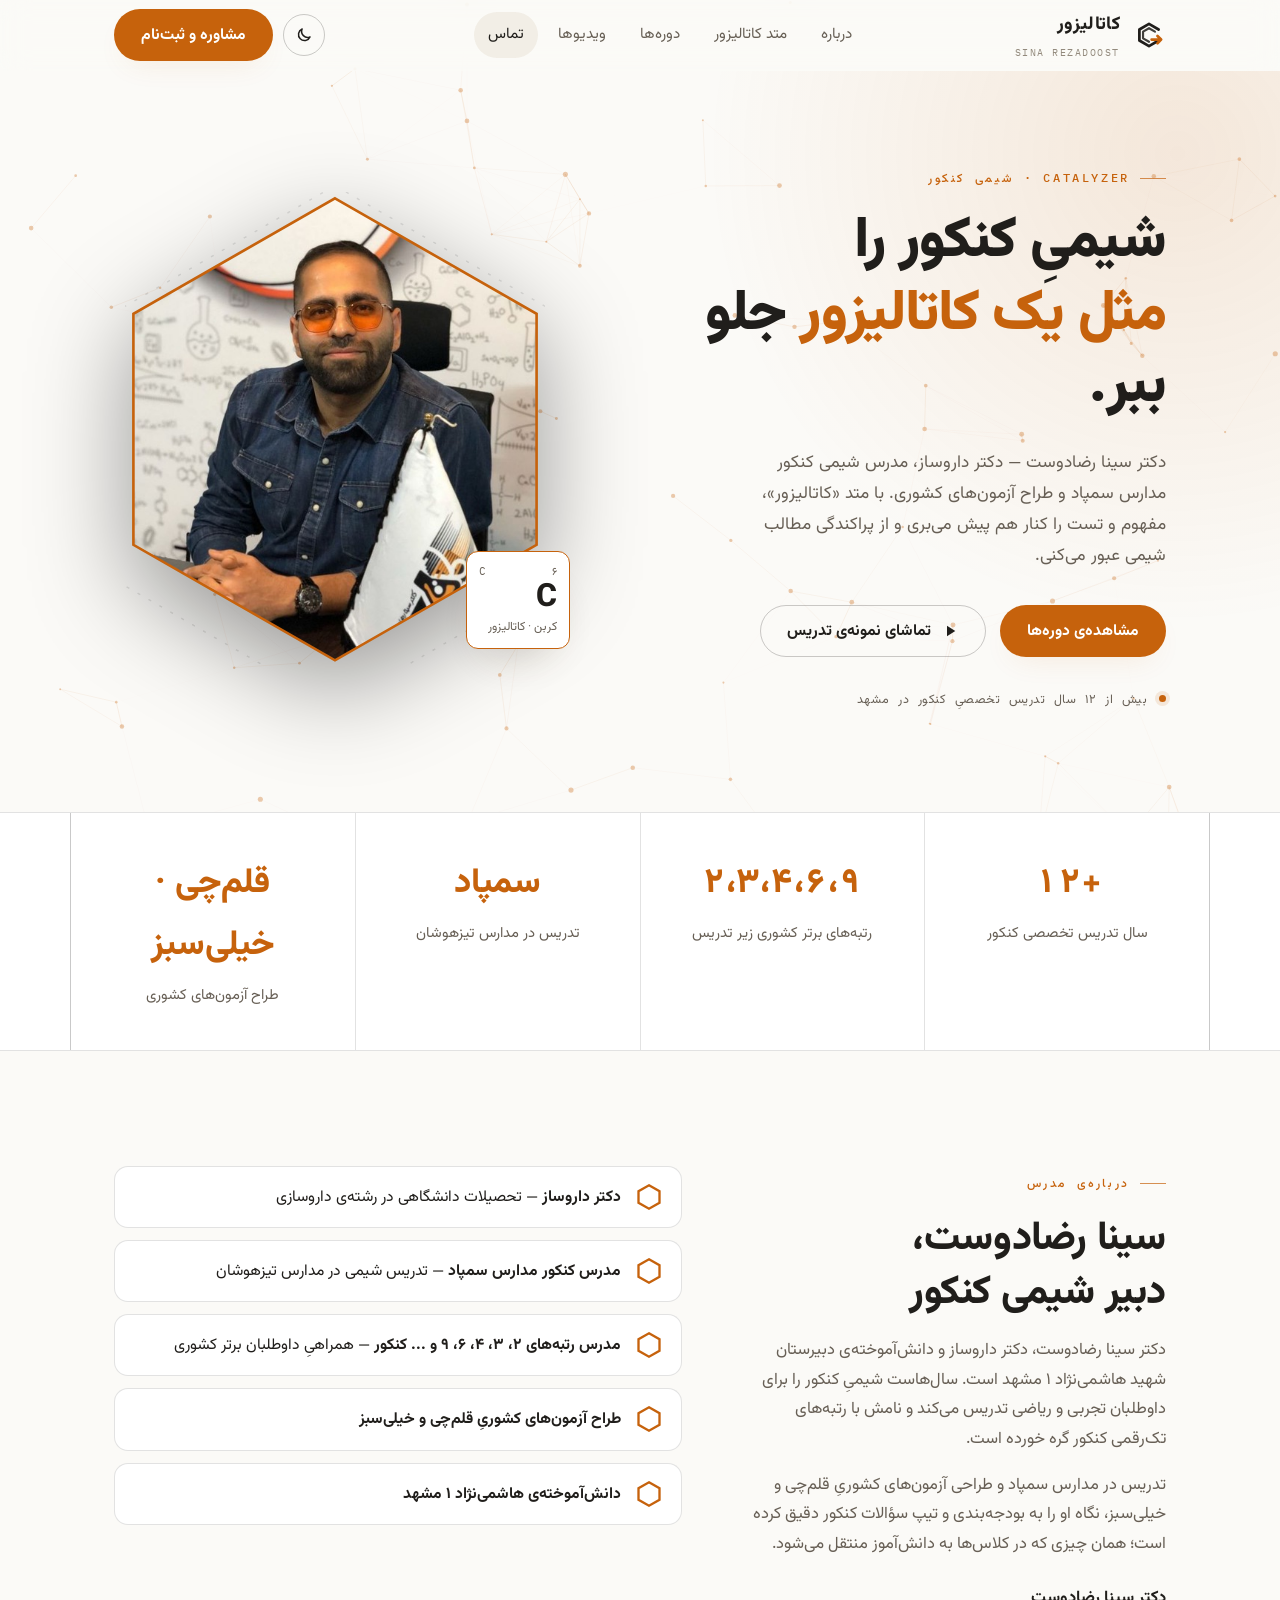
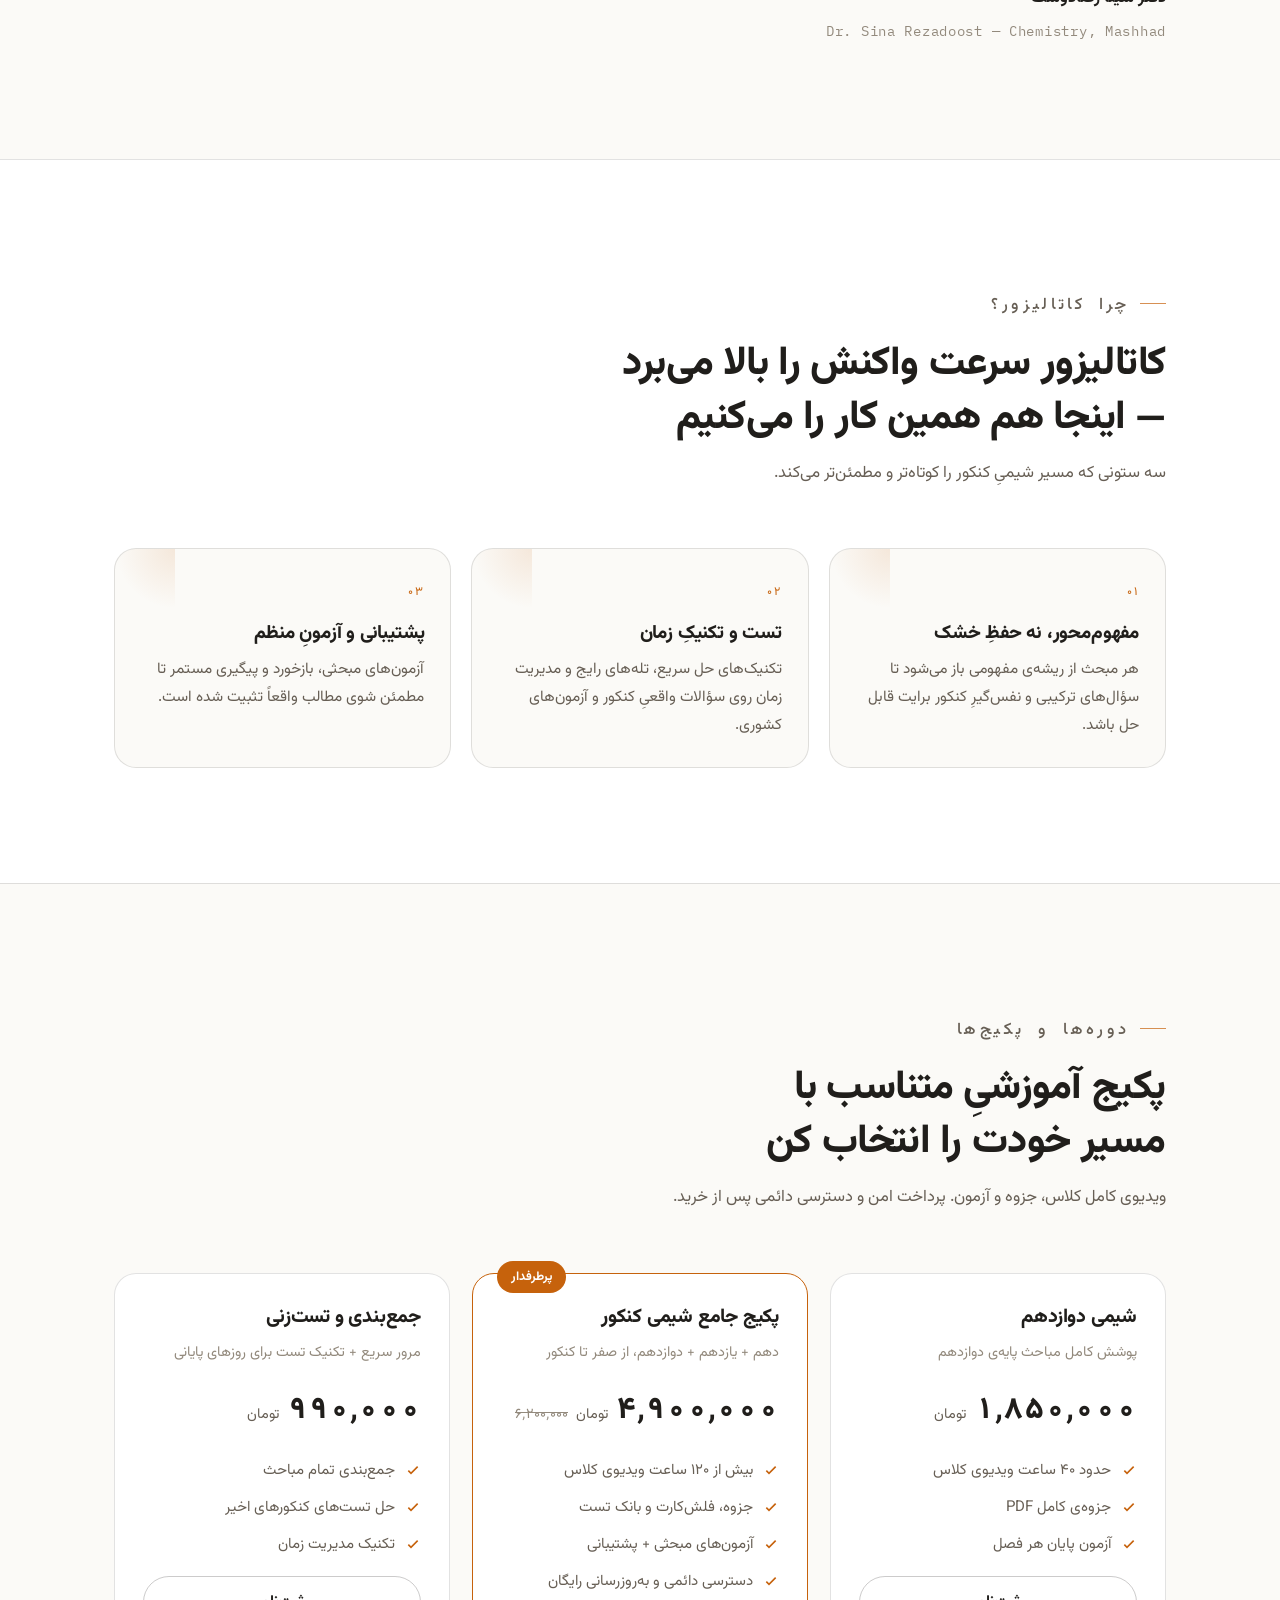
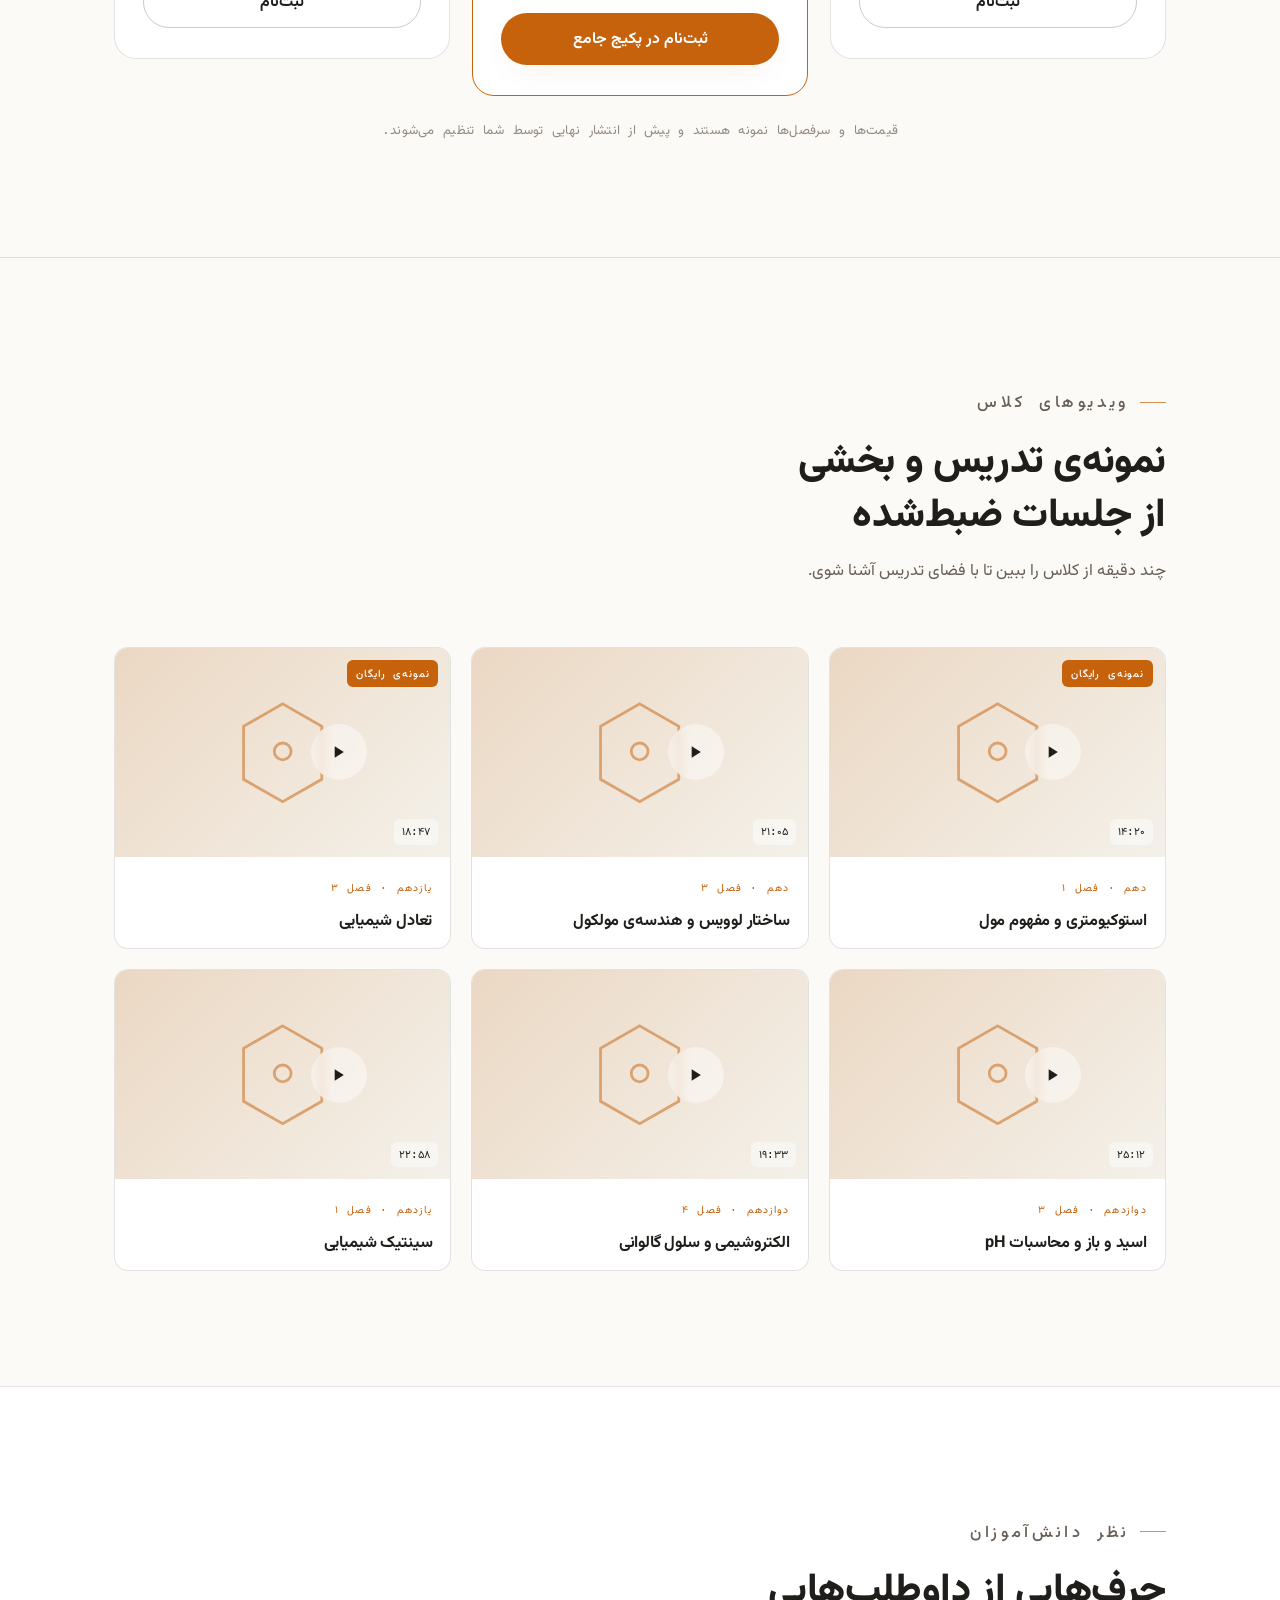
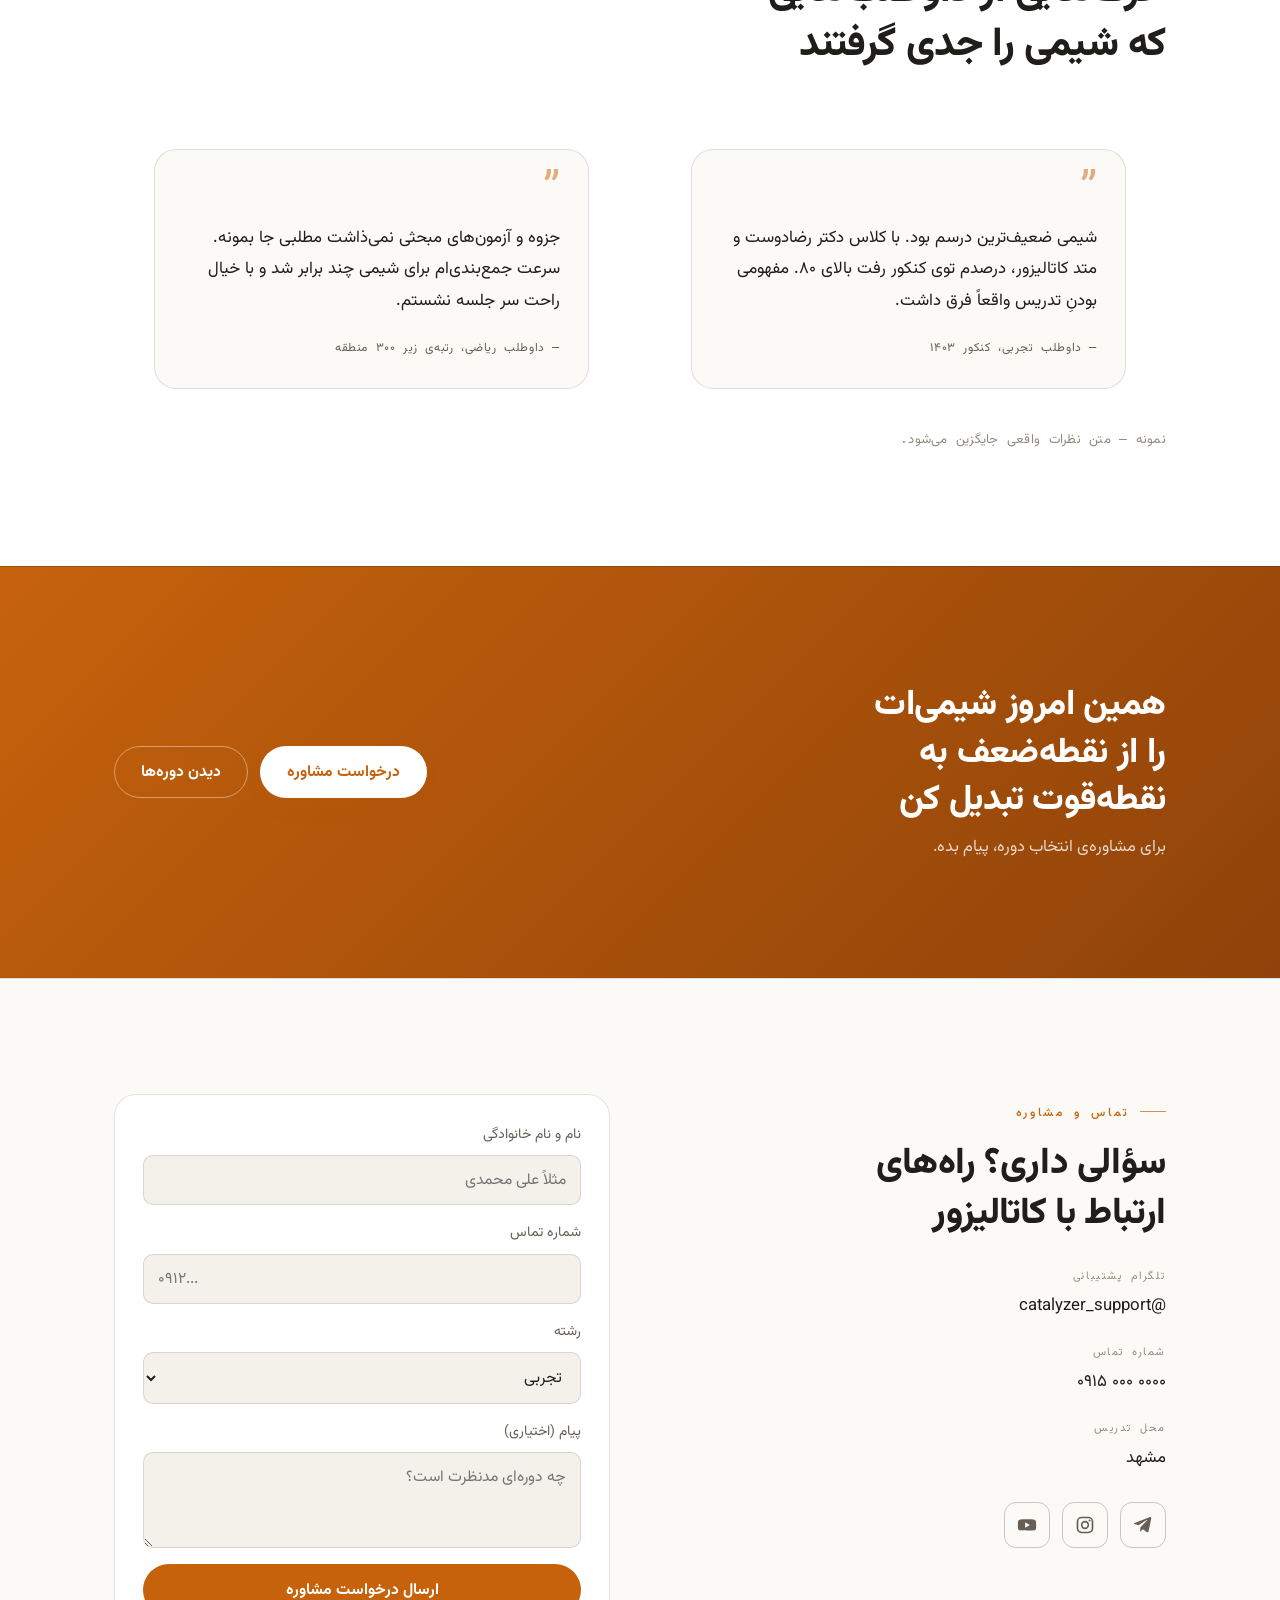
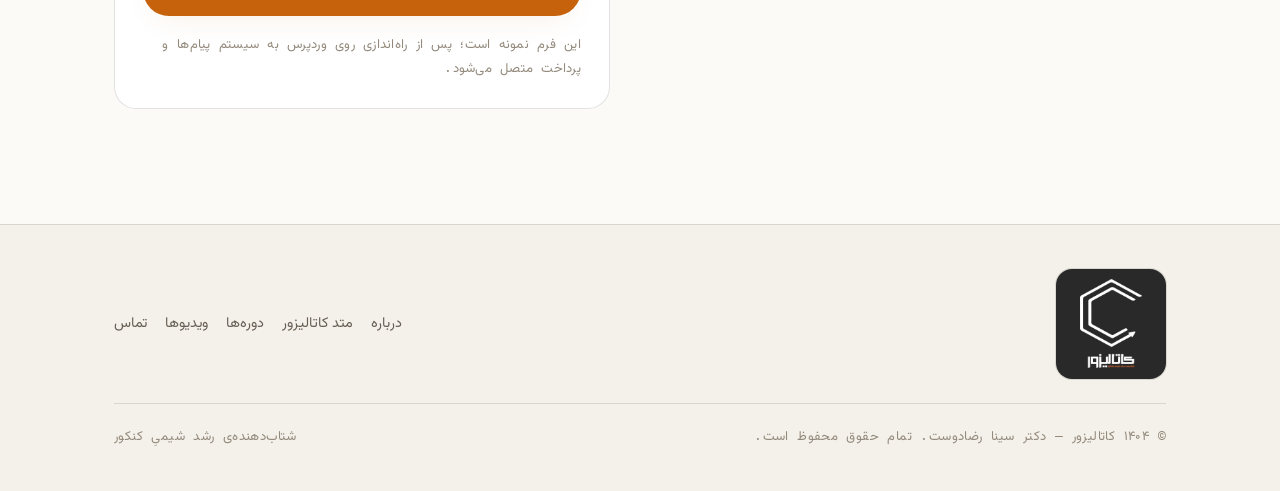
==== index.html @ cc632443 "Phase 1: Catalyzer / Dr. Sina Rezadoost landing page Persian RTL single-page site introducing the te" ====
<!doctype html>
<html lang="fa" dir="rtl">
<head>
<meta charset="utf-8">
<meta name="viewport" content="width=device-width, initial-scale=1">
<title>کاتالیزور — سینا رضادوست</title>
<meta name="description" content="وب‌سایت رسمی دکتر سینا رضادوست، دبیر شیمی کنکور مشهد و بنیان‌گذار متد کاتالیزور.">
<link rel="preconnect" href="https://fonts.googleapis.com">
<link rel="preconnect" href="https://fonts.gstatic.com" crossorigin>
<link rel="stylesheet" href="https://fonts.googleapis.com/css2?family=Vazirmatn:wght@300;400;500;600;700;800;900&family=IBM+Plex+Mono:wght@400;500&display=swap">
<style>
/* ============================================================
   کاتالیزور — قالب معرفی و فروش دوره | Design tokens
   ============================================================ */
:root{
  color-scheme: dark;
  /* warm charcoal drawn from the brand logo */
  --bg:        #171614;
  --bg-2:      #1F1D1A;
  --bg-3:      #292620;
  --bg-inset:  #131210;
  --line:      rgba(244,238,229,.10);
  --line-strong: rgba(244,238,229,.18);
  --text:      #F3EEE6;
  --text-dim:  #A79F93;
  --text-mute: #776F63;
  /* catalyst amber — the accent from the glasses and the logo tagline */
  --accent:    #F0821E;
  --accent-2:  #F6A24B;
  --accent-deep:#C6620C;
  --accent-ink:#171614;
  --glow:      rgba(240,130,30,.16);
  --shadow:    0 24px 60px -22px rgba(0,0,0,.65);
  --radius:    14px;
  --radius-lg: 22px;
  --maxw:      1140px;
  --font-display:'Vazirmatn','Segoe UI',Tahoma,sans-serif;
  --font-body:'Vazirmatn','Segoe UI',Tahoma,sans-serif;
  --font-mono:'IBM Plex Mono','Vazirmatn',ui-monospace,monospace;
}
:root[data-theme="light"]{
  color-scheme: light;
  --bg:        #FBFAF7;
  --bg-2:      #FFFFFF;
  --bg-3:      #F2EEE6;
  --bg-inset:  #F4F1EA;
  --line:      rgba(23,22,20,.12);
  --line-strong: rgba(23,22,20,.22);
  --text:      #201E1B;
  --text-dim:  #675F55;
  --text-mute: #938A7D;
  --accent:    #C6620C;
  --accent-2:  #A8500A;
  --accent-deep:#8F430A;
  --accent-ink:#FFFFFF;
  --glow:      rgba(198,98,12,.12);
  --shadow:    0 22px 50px -24px rgba(60,40,15,.30);
}
@media (prefers-color-scheme: light){
  :root:not([data-theme="dark"]){
    color-scheme: light;
    --bg:        #FBFAF7;
    --bg-2:      #FFFFFF;
    --bg-3:      #F2EEE6;
    --bg-inset:  #F4F1EA;
    --line:      rgba(23,22,20,.12);
    --line-strong: rgba(23,22,20,.22);
    --text:      #201E1B;
    --text-dim:  #675F55;
    --text-mute: #938A7D;
    --accent:    #C6620C;
    --accent-2:  #A8500A;
    --accent-deep:#8F430A;
    --accent-ink:#FFFFFF;
    --glow:      rgba(198,98,12,.12);
    --shadow:    0 22px 50px -24px rgba(60,40,15,.30);
  }
}

/* ============================================================
   Reset & base
   ============================================================ */
*,*::before,*::after{box-sizing:border-box}
html{-webkit-text-size-adjust:100%}
body{
  margin:0;
  font-family:var(--font-body);
  font-weight:400;
  font-size:clamp(15px,.55vw + 13.5px,16.5px);
  line-height:1.8;
  color:var(--text);
  background:var(--bg);
  -webkit-font-smoothing:antialiased;
  text-rendering:optimizeLegibility;
  overflow-x:hidden;
}
img{max-width:100%;display:block}
a{color:inherit;text-decoration:none}
button{font-family:inherit}
h1,h2,h3,h4{margin:0;font-family:var(--font-display);font-weight:800;line-height:1.35;text-wrap:balance;letter-spacing:-.01em}
p{margin:0}
:focus-visible{outline:2px solid var(--accent);outline-offset:3px;border-radius:4px}
::selection{background:var(--accent);color:var(--accent-ink)}

/* ============================================================
   Layout primitives
   ============================================================ */
.wrap{width:100%;max-width:var(--maxw);margin-inline:auto;padding-inline:clamp(20px,5vw,44px)}
.section{padding-block:clamp(64px,9vw,120px);position:relative}
.section + .section{border-top:1px solid var(--line)}
.eyebrow{
  font-family:var(--font-mono);
  font-size:12px;
  font-weight:500;
  letter-spacing:.22em;
  text-transform:uppercase;
  color:var(--accent);
  display:inline-flex;
  align-items:center;
  gap:10px;
  margin:0 0 18px;
}
.eyebrow::before{content:"";width:26px;height:1px;background:var(--accent);opacity:.7}
.section-head{max-width:640px;margin-bottom:clamp(36px,5vw,60px)}
.section-head h2{font-size:clamp(1.7rem,3.4vw,2.5rem)}
.section-head p{margin-top:14px;color:var(--text-dim);font-size:1.03rem}
.lede{color:var(--text-dim)}

.btn{
  --bh:52px;
  display:inline-flex;align-items:center;justify-content:center;gap:10px;
  height:var(--bh);padding-inline:26px;
  border-radius:999px;border:1px solid transparent;
  font-family:var(--font-display);font-weight:700;font-size:.98rem;
  cursor:pointer;transition:transform .18s ease,background .18s ease,border-color .18s ease,color .18s ease;
  white-space:nowrap;
}
.btn svg{width:18px;height:18px;flex:none}
.btn-primary{background:var(--accent);color:var(--accent-ink);box-shadow:0 12px 30px -12px var(--glow)}
.btn-primary:hover{background:var(--accent-2);transform:translateY(-2px)}
.btn-ghost{background:transparent;color:var(--text);border-color:var(--line-strong)}
.btn-ghost:hover{border-color:var(--accent);color:var(--accent);transform:translateY(-2px)}
.btn-block{width:100%}

/* ============================================================
   Animated atomic-bond background
   ============================================================ */
.bg-net{
  position:fixed;inset:0;width:100%;height:100%;
  z-index:0;pointer-events:none;display:block;
}
main,.footer{position:relative;z-index:1}

/* ============================================================
   Header
   ============================================================ */
.header{
  position:sticky;top:0;z-index:60;
  background:color-mix(in srgb,var(--bg) 82%,transparent);
  backdrop-filter:blur(14px) saturate(1.4);
  -webkit-backdrop-filter:blur(14px) saturate(1.4);
  border-bottom:1px solid transparent;
  transition:border-color .3s ease,background .3s ease;
}
.header.scrolled{border-bottom-color:var(--line);background:color-mix(in srgb,var(--bg) 92%,transparent)}
.nav{display:flex;align-items:center;justify-content:space-between;gap:24px;height:70px}
.brand{display:flex;align-items:center;gap:12px;font-family:var(--font-display);font-weight:800}
.brand .mark{width:34px;height:34px;flex:none}
.brand .mark .c-stroke{stroke:var(--text)}
.brand .mark .c-arrow{stroke:var(--accent)}
.brand-name{font-size:1.14rem;letter-spacing:.02em}
.brand-sub{display:block;font-family:var(--font-mono);font-size:9.5px;letter-spacing:.16em;color:var(--text-mute);font-weight:400;margin-top:2px}
.nav-links{display:flex;align-items:center;gap:6px}
.nav-links a{
  padding:9px 14px;border-radius:999px;font-size:.95rem;color:var(--text-dim);
  transition:color .16s ease,background .16s ease;
}
.nav-links a:hover{color:var(--text)}
.nav-links a.active{color:var(--text);background:var(--bg-3)}
.nav-right{display:flex;align-items:center;gap:10px}
.icon-btn{
  width:42px;height:42px;flex:none;display:grid;place-items:center;
  border-radius:999px;border:1px solid var(--line-strong);background:transparent;color:var(--text);
  cursor:pointer;transition:border-color .16s ease,color .16s ease;
}
.icon-btn:hover{border-color:var(--accent);color:var(--accent)}
.icon-btn svg{width:18px;height:18px}
.theme-toggle .moon{display:none}
:root[data-theme="light"] .theme-toggle .sun{display:none}
:root[data-theme="light"] .theme-toggle .moon{display:block}
@media (prefers-color-scheme:light){
  :root:not([data-theme="dark"]) .theme-toggle .sun{display:none}
  :root:not([data-theme="dark"]) .theme-toggle .moon{display:block}
}
.nav-toggle{display:none}
.nav-cta{display:inline-flex}
.nav-panel{display:none}

/* ============================================================
   Hero
   ============================================================ */
.hero{position:relative;overflow:hidden;padding-block:clamp(48px,7vw,96px) clamp(56px,8vw,104px)}
.hero-bg{position:absolute;inset:0;z-index:0;pointer-events:none}
.hero-bg::before{
  content:"";position:absolute;inset:-20% -10% auto auto;width:60vw;height:60vw;
  background:radial-gradient(circle at 70% 30%,var(--glow),transparent 62%);
}
.hero-grid{
  position:relative;z-index:1;
  display:grid;grid-template-columns:1.1fr .9fr;gap:clamp(32px,6vw,72px);align-items:center;
}
.hero-copy h1{
  font-size:clamp(2.1rem,5.4vw,3.55rem);
  font-weight:900;line-height:1.28;
}
.hero-copy h1 .hl{color:var(--accent);position:relative;white-space:nowrap}
.hero-copy .lede{margin-top:22px;font-size:1.08rem;max-width:44ch}
.hero-actions{display:flex;flex-wrap:wrap;gap:14px;margin-top:34px}
.hero-trust{
  display:flex;align-items:center;gap:12px;margin-top:30px;
  font-family:var(--font-mono);font-size:12.5px;letter-spacing:.04em;color:var(--text-dim);
}
.hero-trust .dot{width:7px;height:7px;border-radius:50%;background:var(--accent);box-shadow:0 0 0 4px var(--glow)}

.portrait{position:relative;width:min(420px,86vw);margin-inline:auto}
.portrait svg{width:100%;height:auto;filter:drop-shadow(0 30px 50px rgba(0,0,0,.4))}
.hexframe-fill{fill:var(--bg-3)}
.hexframe-ring{fill:none;stroke:var(--accent);stroke-width:2.5}
.hexframe-ring.faint{stroke:var(--line-strong);stroke-width:1.5}
.monogram{fill:var(--text-mute);font-family:var(--font-display);font-weight:800}
.portrait .tile{
  position:absolute;inset-block-end:6%;inset-inline-start:-6%;
  width:104px;background:var(--bg-2);border:1px solid var(--accent);
  border-radius:12px;padding:10px 12px;box-shadow:var(--shadow);
}
.portrait .tile .num{font-family:var(--font-mono);font-size:11px;color:var(--text-dim);display:flex;justify-content:space-between}
.portrait .tile .sym{font-family:var(--font-display);font-weight:800;font-size:2rem;line-height:1.1;color:var(--text)}
.portrait .tile .nm{font-size:12px;color:var(--text-dim)}

/* ============================================================
   Stats strip
   ============================================================ */
.stats{background:var(--bg-2);border-block:1px solid var(--line)}
.stats .wrap{display:grid;grid-template-columns:repeat(4,1fr);gap:1px;background:var(--line);
  border-inline:1px solid var(--line);padding:0}
.stat{background:var(--bg-2);padding:clamp(24px,3.5vw,40px) clamp(18px,2.5vw,28px);text-align:center}
.stat .v{font-family:var(--font-display);font-weight:800;font-size:clamp(1.5rem,3vw,2.15rem);color:var(--accent);font-variant-numeric:tabular-nums}
.stat .k{margin-top:6px;color:var(--text-dim);font-size:.92rem}

/* ============================================================
   About + credentials
   ============================================================ */
.about-grid{display:grid;grid-template-columns:.85fr 1.15fr;gap:clamp(32px,5vw,64px);align-items:start}
.about-copy p + p{margin-top:16px}
.about-copy .sign{margin-top:24px;font-family:var(--font-display);font-weight:700;color:var(--text)}
.about-copy .sign span{display:block;font-weight:400;font-size:.9rem;color:var(--text-mute);font-family:var(--font-mono);letter-spacing:.05em;margin-top:4px}
.creds{display:grid;gap:12px}
.cred{
  display:flex;gap:14px;align-items:flex-start;
  background:var(--bg-2);border:1px solid var(--line);border-radius:var(--radius);
  padding:16px 18px;transition:border-color .18s ease,transform .18s ease;
}
.cred:hover{border-color:var(--line-strong);transform:translateX(-4px)}
.cred .hx{width:28px;height:28px;flex:none;display:grid;place-items:center;color:var(--accent)}
.cred .hx svg{width:100%;height:100%}
.cred p{font-size:.98rem}
.cred strong{font-weight:700;color:var(--text)}

/* ============================================================
   Method
   ============================================================ */
.method{background:color-mix(in srgb,var(--bg-2) 90%,transparent)}
.pillars{display:grid;grid-template-columns:repeat(3,1fr);gap:20px}
.pillar{
  background:var(--bg);border:1px solid var(--line);border-radius:var(--radius-lg);
  padding:28px 26px;position:relative;overflow:hidden;
}
.pillar .idx{font-family:var(--font-mono);font-size:12px;color:var(--accent);letter-spacing:.15em}
.pillar h3{font-size:1.18rem;margin-top:14px}
.pillar p{margin-top:10px;color:var(--text-dim);font-size:.96rem}
.pillar::after{content:"";position:absolute;inset-block-start:0;inset-inline-end:0;width:60px;height:60px;
  background:radial-gradient(circle at 100% 0,var(--glow),transparent 70%)}

/* ============================================================
   Courses
   ============================================================ */
.courses-grid{display:grid;grid-template-columns:repeat(3,1fr);gap:22px;align-items:start}
.course{
  background:var(--bg-2);border:1px solid var(--line);border-radius:var(--radius-lg);
  padding:30px 28px;display:flex;flex-direction:column;gap:18px;position:relative;
  transition:transform .2s ease,border-color .2s ease,box-shadow .2s ease;
}
.course:hover{transform:translateY(-5px);border-color:var(--line-strong);box-shadow:var(--shadow)}
.course.featured{border-color:var(--accent)}
.course .badge{
  position:absolute;inset-block-start:-13px;inset-inline-end:24px;
  background:var(--accent);color:var(--accent-ink);font-family:var(--font-display);font-weight:700;
  font-size:.78rem;padding:5px 14px;border-radius:999px;
}
.course h3{font-size:1.22rem}
.course .desc{color:var(--text-mute);font-size:.9rem;margin-top:-8px}
.price{display:flex;align-items:baseline;gap:8px;font-family:var(--font-display)}
.price .amt{font-size:1.9rem;font-weight:800;color:var(--text);font-variant-numeric:tabular-nums}
.price .cur{font-size:.9rem;color:var(--text-dim)}
.price .old{font-size:.9rem;color:var(--text-mute);text-decoration:line-through}
.feat{list-style:none;padding:0;margin:0;display:grid;gap:10px}
.feat li{display:flex;gap:10px;align-items:flex-start;font-size:.94rem;color:var(--text-dim)}
.feat li svg{width:16px;height:16px;flex:none;margin-top:5px;color:var(--accent)}
.course .btn{margin-top:auto}

/* ============================================================
   Videos
   ============================================================ */
.videos-grid{display:grid;grid-template-columns:repeat(3,1fr);gap:20px}
.video{
  background:var(--bg-2);border:1px solid var(--line);border-radius:var(--radius);
  overflow:hidden;transition:border-color .18s ease,transform .18s ease;
}
.video:hover{border-color:var(--line-strong);transform:translateY(-4px)}
.video:hover .thumb .play{background:var(--accent);color:var(--accent-ink);transform:translate(50%,-50%) scale(1.08)}
.thumb{
  position:relative;aspect-ratio:16/10;
  background:
    linear-gradient(135deg,color-mix(in srgb,var(--accent) 16%,var(--bg-3)),var(--bg-inset));
  display:grid;place-items:center;overflow:hidden;
}
.thumb .rings{position:absolute;inset:0;opacity:.5}
.thumb .play{
  position:absolute;inset-block-start:50%;inset-inline-end:50%;transform:translate(50%,-50%);
  width:56px;height:56px;border-radius:50%;display:grid;place-items:center;
  background:color-mix(in srgb,var(--bg) 55%,transparent);color:var(--text);
  backdrop-filter:blur(4px);transition:all .2s ease;
}
.thumb .play svg{width:20px;height:20px;margin-inline-start:2px}
.thumb .tag{
  position:absolute;inset-block-start:12px;inset-inline-start:12px;
  font-family:var(--font-mono);font-size:10.5px;letter-spacing:.08em;
  background:var(--accent);color:var(--accent-ink);padding:4px 9px;border-radius:6px;font-weight:500;
}
.thumb .dur{
  position:absolute;inset-block-end:12px;inset-inline-start:12px;
  font-family:var(--font-mono);font-size:11px;
  background:color-mix(in srgb,var(--bg) 70%,transparent);color:var(--text);
  padding:3px 8px;border-radius:6px;
}
.video .meta{padding:16px 18px}
.video .meta .cat{font-family:var(--font-mono);font-size:10.5px;letter-spacing:.12em;color:var(--accent);text-transform:uppercase}
.video .meta h3{font-size:1.02rem;margin-top:7px;font-weight:700}

/* ============================================================
   Testimonials
   ============================================================ */
.quotes{background:color-mix(in srgb,var(--bg-2) 90%,transparent)}
.quotes-grid{display:grid;grid-template-columns:repeat(2,1fr);gap:22px}
.quote{
  background:var(--bg);border:1px solid var(--line);border-radius:var(--radius-lg);
  padding:30px 28px;position:relative;
}
.quote .qm{font-family:var(--font-display);font-size:3rem;line-height:.6;color:var(--accent);opacity:.5}
.quote p{margin-top:14px;font-size:1.05rem;line-height:1.9}
.quote .who{margin-top:18px;font-family:var(--font-mono);font-size:12px;letter-spacing:.05em;color:var(--text-dim)}

/* ============================================================
   CTA band
   ============================================================ */
.cta{background:linear-gradient(135deg,var(--accent),var(--accent-deep));color:var(--accent-ink)}
.cta .wrap{display:flex;flex-wrap:wrap;align-items:center;justify-content:space-between;gap:28px}
.cta h2{font-size:clamp(1.5rem,3.2vw,2.2rem);color:var(--accent-ink);max-width:20ch}
.cta p{margin-top:8px;color:color-mix(in srgb,var(--accent-ink) 78%,transparent)}
.cta-actions{display:flex;flex-wrap:wrap;gap:12px}
.cta .btn-primary{background:var(--accent-ink);color:var(--accent)}
.cta .btn-primary:hover{background:color-mix(in srgb,var(--accent-ink) 88%,#fff)}
.cta .btn-ghost{border-color:color-mix(in srgb,var(--accent-ink) 40%,transparent);color:var(--accent-ink)}
.cta .btn-ghost:hover{background:color-mix(in srgb,var(--accent-ink) 12%,transparent);color:var(--accent-ink);border-color:var(--accent-ink)}

/* ============================================================
   Contact
   ============================================================ */
.contact-grid{display:grid;grid-template-columns:1fr 1fr;gap:clamp(32px,5vw,60px);align-items:start}
.contact-info dl{margin:0;display:grid;gap:20px}
.contact-info dt{font-family:var(--font-mono);font-size:11px;letter-spacing:.14em;text-transform:uppercase;color:var(--text-mute)}
.contact-info dd{margin:6px 0 0;font-size:1.05rem;color:var(--text)}
.socials{display:flex;gap:12px;margin-top:28px}
.socials a{
  width:46px;height:46px;display:grid;place-items:center;border-radius:12px;
  border:1px solid var(--line-strong);color:var(--text-dim);transition:all .16s ease;
}
.socials a:hover{border-color:var(--accent);color:var(--accent);transform:translateY(-2px)}
.socials a svg{width:20px;height:20px}
form.lead{display:grid;gap:16px;background:var(--bg-2);border:1px solid var(--line);border-radius:var(--radius-lg);padding:28px}
form.lead label{display:grid;gap:7px;font-size:.88rem;color:var(--text-dim)}
form.lead input,form.lead select,form.lead textarea{
  font-family:inherit;font-size:.98rem;color:var(--text);
  background:var(--bg-inset);border:1px solid var(--line);border-radius:10px;padding:12px 14px;
  transition:border-color .16s ease;
}
form.lead input:focus,form.lead select:focus,form.lead textarea:focus{outline:none;border-color:var(--accent)}
form.lead textarea{resize:vertical;min-height:96px}
.form-note{font-size:.82rem;color:var(--text-mute);font-family:var(--font-mono);letter-spacing:.02em}
.form-ok{
  background:var(--bg-2);border:1px solid var(--accent);border-radius:var(--radius-lg);
  padding:32px 28px;text-align:center;
}
.form-ok svg{width:44px;height:44px;color:var(--accent);margin-inline:auto}
.form-ok h3{margin-top:14px;font-size:1.15rem}
.form-ok p{margin-top:8px;color:var(--text-dim)}

/* ============================================================
   Footer
   ============================================================ */
.footer{background:var(--bg-inset);border-top:1px solid var(--line)}
.brand-logo{display:inline-flex}
.brand-logo img{width:110px;height:auto;border-radius:16px;box-shadow:0 0 0 1px var(--line)}
.footer .wrap{padding-block:44px;display:flex;flex-wrap:wrap;gap:24px;align-items:center;justify-content:space-between}
.footer .brand-name{font-size:1rem}
.footer nav{display:flex;flex-wrap:wrap;gap:18px}
.footer nav a{font-size:.9rem;color:var(--text-dim)}
.footer nav a:hover{color:var(--accent)}
.footer .fine{width:100%;border-top:1px solid var(--line);padding-top:20px;font-size:.82rem;color:var(--text-mute);font-family:var(--font-mono);letter-spacing:.03em;display:flex;flex-wrap:wrap;gap:8px;justify-content:space-between}

/* ============================================================
   Reveal on scroll
   ============================================================ */
@media (prefers-reduced-motion:no-preference){
  .reveal{opacity:0;transform:translateY(20px);transition:opacity .7s cubic-bezier(.2,.6,.2,1),transform .7s cubic-bezier(.2,.6,.2,1)}
  .reveal.in{opacity:1;transform:none}
  .stagger > *{opacity:0;transform:translateY(18px);transition:opacity .6s ease,transform .6s ease}
  .stagger.in > *{opacity:1;transform:none}
  .stagger.in > *:nth-child(2){transition-delay:.07s}
  .stagger.in > *:nth-child(3){transition-delay:.14s}
  .stagger.in > *:nth-child(4){transition-delay:.21s}
  .stagger.in > *:nth-child(5){transition-delay:.28s}
  .stagger.in > *:nth-child(6){transition-delay:.35s}
  .hero-draw{stroke-dasharray:120;stroke-dashoffset:120;animation:draw 1.4s .3s cubic-bezier(.4,0,.2,1) forwards}
  @keyframes draw{to{stroke-dashoffset:0}}
  .spin-slow{animation:spin 44s linear infinite;transform-origin:center}
  @keyframes spin{to{transform:rotate(360deg)}}
}

/* ============================================================
   Responsive
   ============================================================ */
@media (max-width:980px){
  .hero-grid{grid-template-columns:1fr;text-align:right}
  .portrait{grid-row:1;margin-bottom:8px}
  .about-grid{grid-template-columns:1fr}
  .pillars{grid-template-columns:1fr}
  .courses-grid{grid-template-columns:1fr;max-width:460px;margin-inline:auto}
  .videos-grid{grid-template-columns:repeat(2,1fr)}
  .quotes-grid{grid-template-columns:1fr}
  .contact-grid{grid-template-columns:1fr}
  .stats .wrap{grid-template-columns:repeat(2,1fr)}
}
@media (max-width:760px){
  .nav-links,.nav-cta{display:none}
  .nav-toggle{display:grid}
  .nav-panel{
    position:absolute;inset-inline:0;inset-block-start:70px;
    background:var(--bg-2);border-bottom:1px solid var(--line);
    padding:16px clamp(20px,5vw,44px) 22px;display:none;flex-direction:column;gap:4px;
  }
  .nav-panel.open{display:flex}
  .nav-panel a{padding:12px 6px;border-bottom:1px solid var(--line);color:var(--text-dim)}
  .nav-panel a:last-of-type{border-bottom:none}
  .nav-panel .btn{margin-top:12px}
}
@media (max-width:520px){
  .videos-grid{grid-template-columns:1fr}
  .stats .wrap{grid-template-columns:1fr}
  .hero-actions .btn{flex:1 1 100%}
}
</style>
</head>
<body>

<canvas class="bg-net" id="bgNet" aria-hidden="true"></canvas>

<!-- ===================== HEADER ===================== -->
<header class="header" id="top">
  <div class="wrap">
    <nav class="nav">
      <a class="brand" href="#top" aria-label="کاتالیزور — خانه">
        <svg class="mark" viewBox="0 0 52 52" fill="none" aria-hidden="true">
          <g stroke-linecap="round" stroke-linejoin="round">
            <path class="c-stroke" d="M40.7 17.5 L26 9 L11.3 17.5 L11.3 34.5 L26 43 L40.7 34.5" stroke-width="4.2"/>
            <path class="c-stroke" d="M35.1 20.9 L26 15.6 L16.9 20.9 L16.9 31.1 L26 36.4" stroke-width="3.3" opacity="0.85"/>
            <path class="c-arrow" d="M30 33 H44 M39 27.5 L44.5 33 L39 38.5" stroke-width="4.2"/>
          </g>
        </svg>
        <span>
          <span class="brand-name">کاتالیزور</span>
          <span class="brand-sub">SINA REZADOOST</span>
        </span>
      </a>

      <div class="nav-links" id="navLinks">
        <a href="#about">درباره</a>
        <a href="#method">متد کاتالیزور</a>
        <a href="#courses">دوره‌ها</a>
        <a href="#videos">ویدیوها</a>
        <a href="#contact">تماس</a>
      </div>

      <div class="nav-right">
        <button class="icon-btn theme-toggle" id="themeToggle" type="button" aria-label="تغییر تم روشن و تیره">
          <svg class="sun" viewBox="0 0 24 24" fill="none" stroke="currentColor" stroke-width="2" stroke-linecap="round"><circle cx="12" cy="12" r="4.2"/><path d="M12 3v2M12 19v2M3 12h2M19 12h2M5.6 5.6l1.4 1.4M17 17l1.4 1.4M18.4 5.6L17 7M7 17l-1.4 1.4"/></svg>
          <svg class="moon" viewBox="0 0 24 24" fill="none" stroke="currentColor" stroke-width="2" stroke-linecap="round" stroke-linejoin="round"><path d="M20 14.5A8 8 0 0 1 9.5 4a8 8 0 1 0 10.5 10.5Z"/></svg>
        </button>
        <a class="btn btn-primary nav-cta" href="#contact">مشاوره و ثبت‌نام</a>
        <button class="icon-btn nav-toggle" id="navToggle" type="button" aria-label="منو" aria-expanded="false" aria-controls="navPanel">
          <svg viewBox="0 0 24 24" fill="none" stroke="currentColor" stroke-width="2" stroke-linecap="round"><path d="M4 7h16M4 12h16M4 17h16"/></svg>
        </button>
      </div>
    </nav>
  </div>
  <div class="nav-panel" id="navPanel">
    <a href="#about">درباره سینا رضادوست</a>
    <a href="#method">متد کاتالیزور</a>
    <a href="#courses">دوره‌ها و پکیج‌ها</a>
    <a href="#videos">ویدیوهای کلاس</a>
    <a href="#contact">تماس و مشاوره</a>
    <a class="btn btn-primary" href="#contact">مشاوره و ثبت‌نام</a>
  </div>
</header>

<main>

<!-- ===================== HERO ===================== -->
<section class="hero">
  <div class="hero-bg" aria-hidden="true"></div>
  <div class="wrap">
    <div class="hero-grid">
      <div class="hero-copy reveal">
        <p class="eyebrow">CATALYZER · شیمی کنکور</p>
        <h1>شیمیِ کنکور را <span class="hl">مثل یک کاتالیزور</span> جلو ببر.</h1>
        <p class="lede">دکتر سینا رضادوست — دکتر داروساز، مدرس شیمی کنکور مدارس سمپاد و طراح آزمون‌های کشوری. با متد «کاتالیزور»، مفهوم و تست را کنار هم پیش می‌بری و از پراکندگی مطالب شیمی عبور می‌کنی.</p>
        <div class="hero-actions">
          <a class="btn btn-primary" href="#courses">مشاهده‌ی دوره‌ها</a>
          <a class="btn btn-ghost" href="#videos">
            <svg viewBox="0 0 24 24" fill="currentColor" aria-hidden="true"><path d="M8 5v14l11-7z"/></svg>
            تماشای نمونه‌ی تدریس
          </a>
        </div>
        <p class="hero-trust"><span class="dot"></span> بیش از ۱۲ سال تدریس تخصصیِ کنکور در مشهد</p>
      </div>

      <div class="portrait reveal">
        <svg viewBox="0 0 400 452" role="img" aria-label="دکتر سینا رضادوست">
          <defs>
            <clipPath id="hex">
              <path d="M200 6 L392 116 L392 336 L200 446 L8 336 L8 116 Z"/>
            </clipPath>
            <linearGradient id="mg" x1="0" y1="0" x2="1" y2="1">
              <stop offset="0" stop-color="var(--bg-3)"/>
              <stop offset="1" stop-color="var(--bg-inset)"/>
            </linearGradient>
          </defs>

          <g class="spin-slow" opacity="0.5">
            <path d="M200 -6 L416 118 L416 366 L200 490 L-16 366 L-16 118 Z"
                  fill="none" stroke="var(--line-strong)" stroke-width="1.4" stroke-dasharray="3 9"/>
          </g>

          <path d="M200 6 L392 116 L392 336 L200 446 L8 336 L8 116 Z" class="hexframe-fill"/>
          <g clip-path="url(#hex)">
            <rect x="0" y="0" width="400" height="452" fill="url(#mg)"/>
            <image href="assets/sina-rezadoost.jpg" x="-16" y="0" width="432" height="452" preserveAspectRatio="xMidYMid slice"/>
          </g>
          <path d="M200 6 L392 116 L392 336 L200 446 L8 336 L8 116 Z" class="hexframe-ring"/>
        </svg>

        <div class="tile" aria-hidden="true">
          <div class="num"><span>۶</span><span>C</span></div>
          <div class="sym">C</div>
          <div class="nm">کربن · کاتالیزور</div>
        </div>
      </div>
    </div>
  </div>
</section>

<!-- ===================== STATS ===================== -->
<section class="stats" aria-label="یک نگاه به کارنامه">
  <div class="wrap stagger">
    <div class="stat"><div class="v">+۱۲</div><div class="k">سال تدریس تخصصی کنکور</div></div>
    <div class="stat"><div class="v">۲،۳،۴،۶،۹</div><div class="k">رتبه‌های برتر کشوری زیر تدریس</div></div>
    <div class="stat"><div class="v">سمپاد</div><div class="k">تدریس در مدارس تیزهوشان</div></div>
    <div class="stat"><div class="v">قلم‌چی · خیلی‌سبز</div><div class="k">طراح آزمون‌های کشوری</div></div>
  </div>
</section>

<!-- ===================== ABOUT ===================== -->
<section class="section" id="about">
  <div class="wrap">
    <div class="about-grid">
      <div class="about-copy reveal">
        <p class="eyebrow">درباره‌ی مدرس</p>
        <h2 style="font-size:clamp(1.7rem,3.4vw,2.5rem)">سینا رضادوست، دبیر شیمی کنکور</h2>
        <p class="lede" style="margin-top:16px">دکتر سینا رضادوست، دکتر داروساز و دانش‌آموخته‌ی دبیرستان شهید هاشمی‌نژاد ۱ مشهد است. سال‌هاست شیمیِ کنکور را برای داوطلبان تجربی و ریاضی تدریس می‌کند و نامش با رتبه‌های تک‌رقمی کنکور گره خورده است.</p>
        <p class="lede">تدریس در مدارس سمپاد و طراحی آزمون‌های کشوریِ قلم‌چی و خیلی‌سبز، نگاه او را به بودجه‌بندی و تیپ سؤالات کنکور دقیق کرده است؛ همان چیزی که در کلاس‌ها به دانش‌آموز منتقل می‌شود.</p>
        <p class="sign">دکتر سینا رضادوست<span>Dr. Sina Rezadoost — Chemistry, Mashhad</span></p>
      </div>

      <div class="creds reveal">
        <div class="cred">
          <span class="hx"><svg viewBox="0 0 24 24" fill="none" stroke="currentColor" stroke-width="2"><path d="M12 2 21 7v10l-9 5-9-5V7z"/></svg></span>
          <p><strong>دکتر داروساز</strong> — تحصیلات دانشگاهی در رشته‌ی داروسازی</p>
        </div>
        <div class="cred">
          <span class="hx"><svg viewBox="0 0 24 24" fill="none" stroke="currentColor" stroke-width="2"><path d="M12 2 21 7v10l-9 5-9-5V7z"/></svg></span>
          <p><strong>مدرس کنکور مدارس سمپاد</strong> — تدریس شیمی در مدارس تیزهوشان</p>
        </div>
        <div class="cred">
          <span class="hx"><svg viewBox="0 0 24 24" fill="none" stroke="currentColor" stroke-width="2"><path d="M12 2 21 7v10l-9 5-9-5V7z"/></svg></span>
          <p><strong>مدرس رتبه‌های ۲، ۳، ۴، ۶، ۹ و ... کنکور</strong> — همراهیِ داوطلبان برتر کشوری</p>
        </div>
        <div class="cred">
          <span class="hx"><svg viewBox="0 0 24 24" fill="none" stroke="currentColor" stroke-width="2"><path d="M12 2 21 7v10l-9 5-9-5V7z"/></svg></span>
          <p><strong>طراح آزمون‌های کشوریِ قلم‌چی و خیلی‌سبز</strong></p>
        </div>
        <div class="cred">
          <span class="hx"><svg viewBox="0 0 24 24" fill="none" stroke="currentColor" stroke-width="2"><path d="M12 2 21 7v10l-9 5-9-5V7z"/></svg></span>
          <p><strong>دانش‌آموخته‌ی هاشمی‌نژاد ۱ مشهد</strong></p>
        </div>
      </div>
    </div>
  </div>
</section>

<!-- ===================== METHOD ===================== -->
<section class="section method" id="method">
  <div class="wrap">
    <div class="section-head reveal">
      <p class="eyebrow">چرا کاتالیزور؟</p>
      <h2>کاتالیزور سرعت واکنش را بالا می‌برد — اینجا هم همین کار را می‌کنیم</h2>
      <p>سه ستونی که مسیر شیمیِ کنکور را کوتاه‌تر و مطمئن‌تر می‌کند.</p>
    </div>
    <div class="pillars stagger">
      <div class="pillar">
        <span class="idx">۰۱</span>
        <h3>مفهوم‌محور، نه حفظِ خشک</h3>
        <p>هر مبحث از ریشه‌ی مفهومی باز می‌شود تا سؤال‌های ترکیبی و نفس‌گیرِ کنکور برایت قابل حل باشد.</p>
      </div>
      <div class="pillar">
        <span class="idx">۰۲</span>
        <h3>تست و تکنیکِ زمان</h3>
        <p>تکنیک‌های حل سریع، تله‌های رایج و مدیریت زمان روی سؤالات واقعیِ کنکور و آزمون‌های کشوری.</p>
      </div>
      <div class="pillar">
        <span class="idx">۰۳</span>
        <h3>پشتیبانی و آزمونِ منظم</h3>
        <p>آزمون‌های مبحثی، بازخورد و پیگیری مستمر تا مطمئن شوی مطالب واقعاً تثبیت شده است.</p>
      </div>
    </div>
  </div>
</section>

<!-- ===================== COURSES ===================== -->
<section class="section" id="courses">
  <div class="wrap">
    <div class="section-head reveal">
      <p class="eyebrow">دوره‌ها و پکیج‌ها</p>
      <h2>پکیج آموزشیِ متناسب با مسیر خودت را انتخاب کن</h2>
      <p>ویدیوی کامل کلاس، جزوه و آزمون. پرداخت امن و دسترسی دائمی پس از خرید.</p>
    </div>
    <div class="courses-grid stagger">

      <div class="course">
        <h3>شیمی دوازدهم</h3>
        <p class="desc">پوشش کامل مباحث پایه‌ی دوازدهم</p>
        <div class="price"><span class="amt">۱٬۸۵۰٬۰۰۰</span><span class="cur">تومان</span></div>
        <ul class="feat">
          <li><svg viewBox="0 0 24 24" fill="none" stroke="currentColor" stroke-width="2.4"><path d="M5 13l4 4L19 7"/></svg> حدود ۴۰ ساعت ویدیوی کلاس</li>
          <li><svg viewBox="0 0 24 24" fill="none" stroke="currentColor" stroke-width="2.4"><path d="M5 13l4 4L19 7"/></svg> جزوه‌ی کامل PDF</li>
          <li><svg viewBox="0 0 24 24" fill="none" stroke="currentColor" stroke-width="2.4"><path d="M5 13l4 4L19 7"/></svg> آزمون پایان هر فصل</li>
        </ul>
        <a class="btn btn-ghost btn-block" href="#contact">ثبت‌نام</a>
      </div>

      <div class="course featured">
        <span class="badge">پرطرفدار</span>
        <h3>پکیج جامع شیمی کنکور</h3>
        <p class="desc">دهم + یازدهم + دوازدهم، از صفر تا کنکور</p>
        <div class="price"><span class="amt">۴٬۹۰۰٬۰۰۰</span><span class="cur">تومان</span><span class="old">۶٬۲۰۰٬۰۰۰</span></div>
        <ul class="feat">
          <li><svg viewBox="0 0 24 24" fill="none" stroke="currentColor" stroke-width="2.4"><path d="M5 13l4 4L19 7"/></svg> بیش از ۱۲۰ ساعت ویدیوی کلاس</li>
          <li><svg viewBox="0 0 24 24" fill="none" stroke="currentColor" stroke-width="2.4"><path d="M5 13l4 4L19 7"/></svg> جزوه، فلش‌کارت و بانک تست</li>
          <li><svg viewBox="0 0 24 24" fill="none" stroke="currentColor" stroke-width="2.4"><path d="M5 13l4 4L19 7"/></svg> آزمون‌های مبحثی + پشتیبانی</li>
          <li><svg viewBox="0 0 24 24" fill="none" stroke="currentColor" stroke-width="2.4"><path d="M5 13l4 4L19 7"/></svg> دسترسی دائمی و به‌روزرسانی رایگان</li>
        </ul>
        <a class="btn btn-primary btn-block" href="#contact">ثبت‌نام در پکیج جامع</a>
      </div>

      <div class="course">
        <h3>جمع‌بندی و تست‌زنی</h3>
        <p class="desc">مرور سریع + تکنیک تست برای روزهای پایانی</p>
        <div class="price"><span class="amt">۹۹۰٬۰۰۰</span><span class="cur">تومان</span></div>
        <ul class="feat">
          <li><svg viewBox="0 0 24 24" fill="none" stroke="currentColor" stroke-width="2.4"><path d="M5 13l4 4L19 7"/></svg> جمع‌بندی تمام مباحث</li>
          <li><svg viewBox="0 0 24 24" fill="none" stroke="currentColor" stroke-width="2.4"><path d="M5 13l4 4L19 7"/></svg> حل تست‌های کنکورهای اخیر</li>
          <li><svg viewBox="0 0 24 24" fill="none" stroke="currentColor" stroke-width="2.4"><path d="M5 13l4 4L19 7"/></svg> تکنیک مدیریت زمان</li>
        </ul>
        <a class="btn btn-ghost btn-block" href="#contact">ثبت‌نام</a>
      </div>

    </div>
    <p class="form-note" style="margin-top:22px;text-align:center">قیمت‌ها و سرفصل‌ها نمونه هستند و پیش از انتشار نهایی توسط شما تنظیم می‌شوند.</p>
  </div>
</section>

<!-- ===================== VIDEOS ===================== -->
<section class="section" id="videos">
  <div class="wrap">
    <div class="section-head reveal">
      <p class="eyebrow">ویدیوهای کلاس</p>
      <h2>نمونه‌ی تدریس و بخشی از جلسات ضبط‌شده</h2>
      <p>چند دقیقه از کلاس را ببین تا با فضای تدریس آشنا شوی.</p>
    </div>
    <div class="videos-grid stagger">

      <article class="video">
        <div class="thumb">
          <svg class="rings" viewBox="0 0 120 75" fill="none" stroke="var(--accent)" stroke-width="1" opacity="0.35" aria-hidden="true"><path d="M60 20 74 28 74 47 60 55 46 47 46 28Z"/><circle cx="60" cy="37" r="3"/></svg>
          <span class="tag">نمونه‌ی رایگان</span>
          <span class="play"><svg viewBox="0 0 24 24" fill="currentColor"><path d="M8 5v14l11-7z"/></svg></span>
          <span class="dur">۱۴:۲۰</span>
        </div>
        <div class="meta"><span class="cat">دهم · فصل ۱</span><h3>استوکیومتری و مفهوم مول</h3></div>
      </article>

      <article class="video">
        <div class="thumb">
          <svg class="rings" viewBox="0 0 120 75" fill="none" stroke="var(--accent)" stroke-width="1" opacity="0.35" aria-hidden="true"><path d="M60 20 74 28 74 47 60 55 46 47 46 28Z"/><circle cx="60" cy="37" r="3"/></svg>
          <span class="play"><svg viewBox="0 0 24 24" fill="currentColor"><path d="M8 5v14l11-7z"/></svg></span>
          <span class="dur">۲۱:۰۵</span>
        </div>
        <div class="meta"><span class="cat">دهم · فصل ۳</span><h3>ساختار لوویس و هندسه‌ی مولکول</h3></div>
      </article>

      <article class="video">
        <div class="thumb">
          <svg class="rings" viewBox="0 0 120 75" fill="none" stroke="var(--accent)" stroke-width="1" opacity="0.35" aria-hidden="true"><path d="M60 20 74 28 74 47 60 55 46 47 46 28Z"/><circle cx="60" cy="37" r="3"/></svg>
          <span class="tag">نمونه‌ی رایگان</span>
          <span class="play"><svg viewBox="0 0 24 24" fill="currentColor"><path d="M8 5v14l11-7z"/></svg></span>
          <span class="dur">۱۸:۴۷</span>
        </div>
        <div class="meta"><span class="cat">یازدهم · فصل ۳</span><h3>تعادل شیمیایی</h3></div>
      </article>

      <article class="video">
        <div class="thumb">
          <svg class="rings" viewBox="0 0 120 75" fill="none" stroke="var(--accent)" stroke-width="1" opacity="0.35" aria-hidden="true"><path d="M60 20 74 28 74 47 60 55 46 47 46 28Z"/><circle cx="60" cy="37" r="3"/></svg>
          <span class="play"><svg viewBox="0 0 24 24" fill="currentColor"><path d="M8 5v14l11-7z"/></svg></span>
          <span class="dur">۲۵:۱۲</span>
        </div>
        <div class="meta"><span class="cat">دوازدهم · فصل ۳</span><h3>اسید و باز و محاسبات pH</h3></div>
      </article>

      <article class="video">
        <div class="thumb">
          <svg class="rings" viewBox="0 0 120 75" fill="none" stroke="var(--accent)" stroke-width="1" opacity="0.35" aria-hidden="true"><path d="M60 20 74 28 74 47 60 55 46 47 46 28Z"/><circle cx="60" cy="37" r="3"/></svg>
          <span class="play"><svg viewBox="0 0 24 24" fill="currentColor"><path d="M8 5v14l11-7z"/></svg></span>
          <span class="dur">۱۹:۳۳</span>
        </div>
        <div class="meta"><span class="cat">دوازدهم · فصل ۴</span><h3>الکتروشیمی و سلول گالوانی</h3></div>
      </article>

      <article class="video">
        <div class="thumb">
          <svg class="rings" viewBox="0 0 120 75" fill="none" stroke="var(--accent)" stroke-width="1" opacity="0.35" aria-hidden="true"><path d="M60 20 74 28 74 47 60 55 46 47 46 28Z"/><circle cx="60" cy="37" r="3"/></svg>
          <span class="play"><svg viewBox="0 0 24 24" fill="currentColor"><path d="M8 5v14l11-7z"/></svg></span>
          <span class="dur">۲۲:۵۸</span>
        </div>
        <div class="meta"><span class="cat">یازدهم · فصل ۱</span><h3>سینتیک شیمیایی</h3></div>
      </article>

    </div>
  </div>
</section>

<!-- ===================== QUOTES ===================== -->
<section class="section quotes">
  <div class="wrap">
    <div class="section-head reveal">
      <p class="eyebrow">نظر دانش‌آموزان</p>
      <h2>حرف‌هایی از داوطلب‌هایی که شیمی را جدی گرفتند</h2>
    </div>
    <div class="quotes-grid stagger">
      <figure class="quote">
        <div class="qm">”</div>
        <p>شیمی ضعیف‌ترین درسم بود. با کلاس دکتر رضادوست و متد کاتالیزور، درصدم توی کنکور رفت بالای ۸۰. مفهومی بودنِ تدریس واقعاً فرق داشت.</p>
        <figcaption class="who">— داوطلب تجربی، کنکور ۱۴۰۳</figcaption>
      </figure>
      <figure class="quote">
        <div class="qm">”</div>
        <p>جزوه و آزمون‌های مبحثی نمی‌ذاشت مطلبی جا بمونه. سرعت جمع‌بندی‌ام برای شیمی چند برابر شد و با خیال راحت سر جلسه نشستم.</p>
        <figcaption class="who">— داوطلب ریاضی، رتبه‌ی زیر ۳۰۰ منطقه</figcaption>
      </figure>
    </div>
    <p class="form-note" style="margin-top:22px">نمونه — متن نظرات واقعی جایگزین می‌شود.</p>
  </div>
</section>

<!-- ===================== CTA ===================== -->
<section class="section cta">
  <div class="wrap">
    <div>
      <h2>همین امروز شیمی‌ات را از نقطه‌ضعف به نقطه‌قوت تبدیل کن</h2>
      <p>برای مشاوره‌ی انتخاب دوره، پیام بده.</p>
    </div>
    <div class="cta-actions">
      <a class="btn btn-primary" href="#contact">درخواست مشاوره</a>
      <a class="btn btn-ghost" href="#courses">دیدن دوره‌ها</a>
    </div>
  </div>
</section>

<!-- ===================== CONTACT ===================== -->
<section class="section" id="contact">
  <div class="wrap">
    <div class="contact-grid">
      <div class="contact-info reveal">
        <p class="eyebrow">تماس و مشاوره</p>
        <h2 style="font-size:clamp(1.6rem,3.2vw,2.3rem)">سؤالی داری؟ راه‌های ارتباط با کاتالیزور</h2>
        <dl style="margin-top:26px">
          <div><dt>تلگرام پشتیبانی</dt><dd>@catalyzer_support</dd></div>
          <div><dt>شماره تماس</dt><dd style="direction:ltr;text-align:right">۰۹۱۵ ۰۰۰ ۰۰۰۰</dd></div>
          <div><dt>محل تدریس</dt><dd>مشهد</dd></div>
        </dl>
        <div class="socials">
          <a href="#" aria-label="تلگرام"><svg viewBox="0 0 24 24" fill="currentColor"><path d="M21.9 4.3 18.6 19.8c-.2 1-.9 1.3-1.8.8l-4.9-3.6-2.4 2.3c-.3.3-.5.5-1 .5l.3-4.9L17 6.3c.4-.3-.1-.5-.6-.2L6.6 12.4l-4.8-1.5C.8 10.6.8 10 2 9.5l18.3-7c.9-.3 1.7.2 1.6 1.8Z"/></svg></a>
          <a href="#" aria-label="اینستاگرام"><svg viewBox="0 0 24 24" fill="none" stroke="currentColor" stroke-width="2"><rect x="3" y="3" width="18" height="18" rx="5"/><circle cx="12" cy="12" r="4"/><circle cx="17.5" cy="6.5" r="1.2" fill="currentColor" stroke="none"/></svg></a>
          <a href="#" aria-label="یوتیوب"><svg viewBox="0 0 24 24" fill="currentColor"><path d="M23 12s0-3.2-.4-4.7c-.2-.8-.9-1.5-1.7-1.7C19.4 5.2 12 5.2 12 5.2s-7.4 0-8.9.4c-.8.2-1.5.9-1.7 1.7C1 8.8 1 12 1 12s0 3.2.4 4.7c.2.8.9 1.5 1.7 1.7 1.5.4 8.9.4 8.9.4s7.4 0 8.9-.4c.8-.2 1.5-.9 1.7-1.7C23 15.2 23 12 23 12ZM9.8 15.3V8.7l5.7 3.3-5.7 3.3Z"/></svg></a>
        </div>
      </div>

      <div class="reveal">
        <form class="lead" id="leadForm" novalidate>
          <label>نام و نام خانوادگی
            <input type="text" name="name" required autocomplete="name" placeholder="مثلاً علی محمدی">
          </label>
          <label>شماره تماس
            <input type="tel" name="phone" required inputmode="tel" placeholder="۰۹۱۲...">
          </label>
          <label>رشته
            <select name="field">
              <option>تجربی</option>
              <option>ریاضی</option>
              <option>سایر</option>
            </select>
          </label>
          <label>پیام (اختیاری)
            <textarea name="msg" placeholder="چه دوره‌ای مدنظرت است؟"></textarea>
          </label>
          <button class="btn btn-primary btn-block" type="submit">ارسال درخواست مشاوره</button>
          <p class="form-note">این فرم نمونه است؛ پس از راه‌اندازی روی وردپرس به سیستم پیام‌ها و پرداخت متصل می‌شود.</p>
        </form>
        <div class="form-ok" id="leadOk" hidden>
          <svg viewBox="0 0 24 24" fill="none" stroke="currentColor" stroke-width="2"><circle cx="12" cy="12" r="10"/><path d="M8 12l3 3 5-6"/></svg>
          <h3>درخواستت ثبت شد</h3>
          <p>به‌زودی از طرف پشتیبانی کاتالیزور با تو تماس می‌گیریم.</p>
        </div>
      </div>
    </div>
  </div>
</section>

</main>

<!-- ===================== FOOTER ===================== -->
<footer class="footer">
  <div class="wrap">
    <a class="brand-logo" href="#top" aria-label="کاتالیزور">
      <img src="assets/catalyzer-logo.jpg" alt="لوگوی برند کاتالیزور" width="128" height="128">
    </a>
    <nav>
      <a href="#about">درباره</a>
      <a href="#method">متد کاتالیزور</a>
      <a href="#courses">دوره‌ها</a>
      <a href="#videos">ویدیوها</a>
      <a href="#contact">تماس</a>
    </nav>
    <p class="fine">
      <span>© ۱۴۰۴ کاتالیزور — دکتر سینا رضادوست. تمام حقوق محفوظ است.</span>
      <span>شتاب‌دهنده‌ی رشد شیمیِ کنکور</span>
    </p>
  </div>
</footer>

<script>
(function(){
  "use strict";

  /* --- theme toggle (per-viewer, remembered) --- */
  var root = document.documentElement;
  try{
    var saved = localStorage.getItem("catalyzer-theme");
    if(saved === "light" || saved === "dark") root.setAttribute("data-theme", saved);
  }catch(e){}
  document.getElementById("themeToggle").addEventListener("click", function(){
    var cur = root.getAttribute("data-theme");
    if(!cur){
      cur = window.matchMedia("(prefers-color-scheme: dark)").matches ? "dark" : "light";
    }
    var next = cur === "dark" ? "light" : "dark";
    root.setAttribute("data-theme", next);
    try{ localStorage.setItem("catalyzer-theme", next); }catch(e){}
  });

  /* --- mobile nav --- */
  var navToggle = document.getElementById("navToggle");
  var navPanel = document.getElementById("navPanel");
  navToggle.addEventListener("click", function(){
    var open = navPanel.classList.toggle("open");
    navToggle.setAttribute("aria-expanded", open ? "true" : "false");
  });
  navPanel.addEventListener("click", function(e){
    if(e.target.tagName === "A"){ navPanel.classList.remove("open"); navToggle.setAttribute("aria-expanded","false"); }
  });

  /* --- header shadow on scroll --- */
  var header = document.querySelector(".header");
  var onScroll = function(){ header.classList.toggle("scrolled", window.scrollY > 8); };
  onScroll();
  window.addEventListener("scroll", onScroll, {passive:true});

  /* --- reveal on scroll --- */
  var items = document.querySelectorAll(".reveal, .stagger");
  if("IntersectionObserver" in window){
    var io = new IntersectionObserver(function(entries){
      entries.forEach(function(en){
        if(en.isIntersecting){ en.target.classList.add("in"); io.unobserve(en.target); }
      });
    }, {threshold:0.12, rootMargin:"0px 0px -8% 0px"});
    items.forEach(function(el){ io.observe(el); });
  }else{
    items.forEach(function(el){ el.classList.add("in"); });
  }

  /* --- active nav link --- */
  var links = Array.prototype.slice.call(document.querySelectorAll("#navLinks a"));
  var map = {};
  links.forEach(function(a){
    var id = a.getAttribute("href").slice(1);
    var sec = document.getElementById(id);
    if(sec) map[id] = a;
  });
  if("IntersectionObserver" in window){
    var spy = new IntersectionObserver(function(entries){
      entries.forEach(function(en){
        if(en.isIntersecting){
          links.forEach(function(a){ a.classList.remove("active"); });
          var a = map[en.target.id];
          if(a) a.classList.add("active");
        }
      });
    }, {threshold:0.5});
    Object.keys(map).forEach(function(id){ spy.observe(document.getElementById(id)); });
  }

  /* --- lead form (demo) --- */
  var form = document.getElementById("leadForm");
  var ok = document.getElementById("leadOk");
  form.addEventListener("submit", function(e){
    e.preventDefault();
    if(!form.name.value.trim() || !form.phone.value.trim()){
      form.reportValidity && form.reportValidity();
      return;
    }
    form.hidden = true;
    ok.hidden = false;
    ok.scrollIntoView({behavior:"smooth", block:"center"});
  });
})();
</script>

<script>
/* ============================================================
   Atomic-bond background — atoms drift everywhere and gather
   into a denser web around the pointer.
   ============================================================ */
(function(){
  "use strict";
  var canvas = document.getElementById("bgNet");
  if(!canvas || !canvas.getContext) return;
  var ctx = canvas.getContext("2d");

  var rmq = window.matchMedia("(prefers-reduced-motion: reduce)");
  var W = 0, H = 0, DPR = 1, raf = 0, running = false;
  var atoms = [], prox = [];
  var pointer = { x: -9999, y: -9999, s: 0, ts: 0 };
  var rgb = [240, 130, 30];

  var LINK_BASE = 132;   // bond reach for the always-on network
  var LINK_NEAR = 212;   // bond reach right under the pointer
  var INFL      = 232;   // pointer influence radius

  function readColor(){
    var v = getComputedStyle(document.documentElement).getPropertyValue("--accent").trim();
    var hex = v.match(/^#?([0-9a-fA-F]{6})$/);
    if(hex){
      var n = parseInt(hex[1], 16);
      rgb = [(n >> 16) & 255, (n >> 8) & 255, n & 255];
      return;
    }
    var fn = v.match(/rgba?\(([^)]+)\)/);
    if(fn){
      var p = fn[1].split(",").map(parseFloat);
      rgb = [p[0] || 240, p[1] || 130, p[2] || 30];
    }
  }

  function build(){
    var count = Math.max(44, Math.min(124, Math.round(W * H / 12500)));
    atoms = [];
    for(var i = 0; i < count; i++){
      atoms.push({
        x: Math.random() * W,
        y: Math.random() * H,
        vx: (Math.random() - 0.5) * 0.26,
        vy: (Math.random() - 0.5) * 0.26,
        r: 0.9 + Math.random() * 1.7
      });
    }
    prox = new Array(atoms.length).fill(0);
  }

  function resize(){
    DPR = Math.min(1.75, window.devicePixelRatio || 1);
    W = canvas.clientWidth;
    H = canvas.clientHeight;
    canvas.width = Math.round(W * DPR);
    canvas.height = Math.round(H * DPR);
    ctx.setTransform(DPR, 0, 0, DPR, 0, 0);
    build();
    if(!running) drawStatic();
  }

  function step(){
    var i, a;
    pointer.ts *= 0.99;                     // a resting pointer slowly relaxes
    pointer.s += (pointer.ts - pointer.s) * 0.06;

    for(i = 0; i < atoms.length; i++){
      a = atoms[i];
      a.x += a.vx; a.y += a.vy;

      if(pointer.s > 0.01){
        var dx = pointer.x - a.x, dy = pointer.y - a.y;
        var d = Math.sqrt(dx * dx + dy * dy) || 0.001;
        if(d < INFL){
          var f = (1 - d / INFL) * pointer.s;
          a.vx += (dx / d) * f * 0.055;      // pull toward the pointer
          a.vy += (dy / d) * f * 0.055;
          if(d < 62){                        // keep a small clearing right at the tip
            var push = (1 - d / 62) * 0.16;
            a.vx -= (dx / d) * push;
            a.vy -= (dy / d) * push;
          }
        }
      }

      a.vx += (Math.random() - 0.5) * 0.012; // gentle wander
      a.vy += (Math.random() - 0.5) * 0.012;
      a.vx *= 0.985; a.vy *= 0.985;
      var sp = Math.sqrt(a.vx * a.vx + a.vy * a.vy);
      if(sp > 0.9){ a.vx = a.vx / sp * 0.9; a.vy = a.vy / sp * 0.9; }

      if(a.x < -24){ a.x = -24; a.vx = Math.abs(a.vx); }
      else if(a.x > W + 24){ a.x = W + 24; a.vx = -Math.abs(a.vx); }
      if(a.y < -24){ a.y = -24; a.vy = Math.abs(a.vy); }
      else if(a.y > H + 24){ a.y = H + 24; a.vy = -Math.abs(a.vy); }

      if(pointer.s > 0.01){
        var pdx = pointer.x - a.x, pdy = pointer.y - a.y;
        var pd = Math.sqrt(pdx * pdx + pdy * pdy);
        prox[i] = pd < INFL ? (1 - pd / INFL) * pointer.s : 0;
      } else {
        prox[i] = 0;
      }
    }
  }

  function render(){
    ctx.clearRect(0, 0, W, H);
    var i, j;
    for(i = 0; i < atoms.length; i++){
      var a = atoms[i], pa = prox[i];
      for(j = i + 1; j < atoms.length; j++){
        var b = atoms[j];
        var dx = a.x - b.x, dy = a.y - b.y;
        var dist = Math.sqrt(dx * dx + dy * dy);
        var near = pa > prox[j] ? pa : prox[j];
        var maxD = LINK_BASE + (LINK_NEAR - LINK_BASE) * near;
        if(dist < maxD){
          var t = 1 - dist / maxD;
          var alpha = (0.15 + 0.42 * near) * t;
          ctx.strokeStyle = "rgba(" + rgb[0] + "," + rgb[1] + "," + rgb[2] + "," + alpha.toFixed(3) + ")";
          ctx.lineWidth = 0.7 + near * 0.8;
          ctx.beginPath();
          ctx.moveTo(a.x, a.y);
          ctx.lineTo(b.x, b.y);
          ctx.stroke();
        }
      }
      var g = 0.32 + 0.55 * pa;
      ctx.fillStyle = "rgba(" + rgb[0] + "," + rgb[1] + "," + rgb[2] + "," + g.toFixed(3) + ")";
      ctx.beginPath();
      ctx.arc(a.x, a.y, a.r + pa * 1.7, 0, 6.2831853);
      ctx.fill();
    }
  }

  function loop(){
    step();
    render();
    raf = requestAnimationFrame(loop);
  }

  function drawStatic(){
    for(var i = 0; i < atoms.length; i++) prox[i] = 0;
    pointer.s = 0;
    render();
  }

  function start(){
    if(running) return;
    running = true;
    raf = requestAnimationFrame(loop);
  }
  function stop(){
    running = false;
    cancelAnimationFrame(raf);
  }

  readColor();
  resize();

  if(rmq.matches){
    drawStatic();
  } else {
    start();
    window.addEventListener("pointermove", function(e){
      pointer.x = e.clientX;
      pointer.y = e.clientY;
      pointer.ts = 1;
    }, { passive: true });
    document.addEventListener("pointerleave", function(){ pointer.ts = 0; });
    window.addEventListener("blur", function(){ pointer.ts = 0; });
    document.addEventListener("visibilitychange", function(){
      if(document.hidden) stop();
      else start();
    });
  }

  var rt;
  window.addEventListener("resize", function(){
    clearTimeout(rt);
    rt = setTimeout(resize, 200);
  });

  var onScheme = function(){ readColor(); if(!running) drawStatic(); };
  var smq = window.matchMedia("(prefers-color-scheme: dark)");
  (smq.addEventListener ? smq.addEventListener.bind(smq, "change") : smq.addListener.bind(smq))(onScheme);
  new MutationObserver(onScheme).observe(document.documentElement, {
    attributes: true, attributeFilter: ["data-theme"]
  });
  (rmq.addEventListener ? rmq.addEventListener.bind(rmq, "change") : rmq.addListener.bind(rmq))(function(){
    if(rmq.matches){ stop(); drawStatic(); } else { start(); }
  });
})();
</script>
</body>
</html>
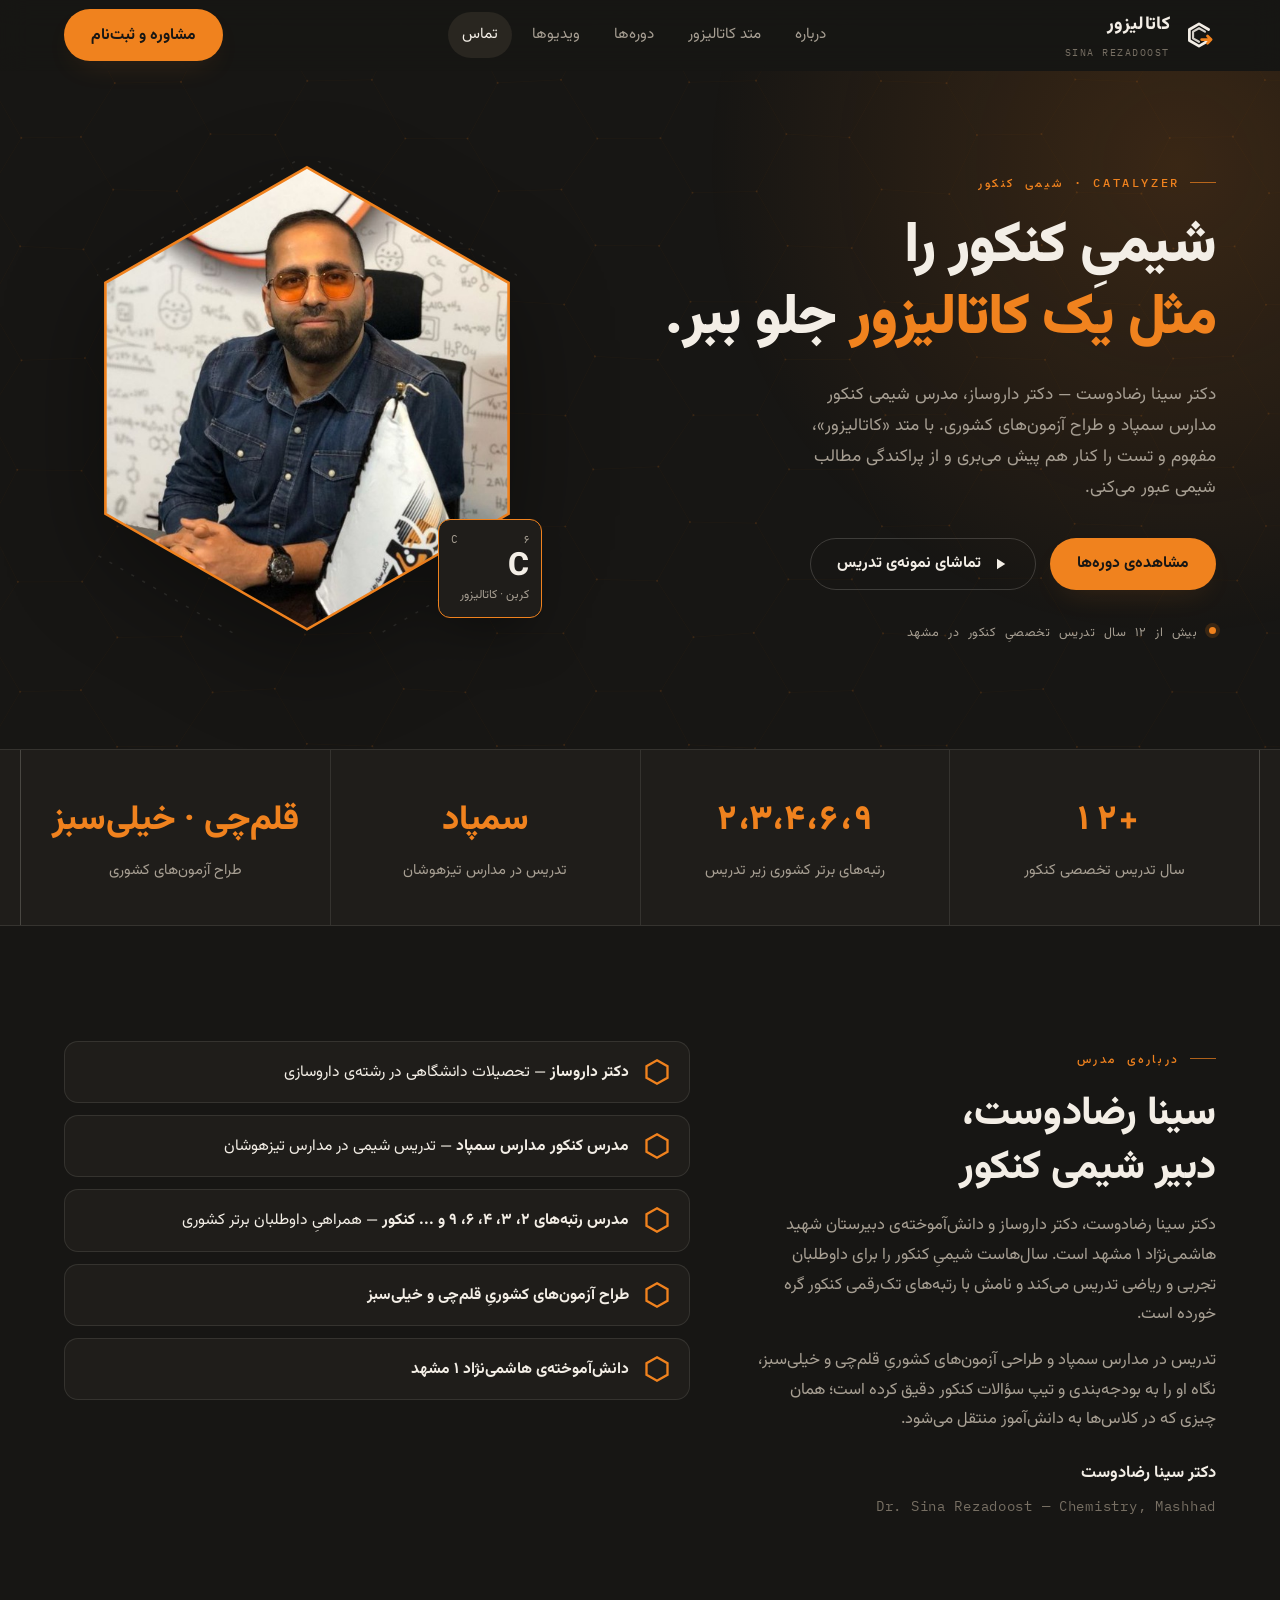
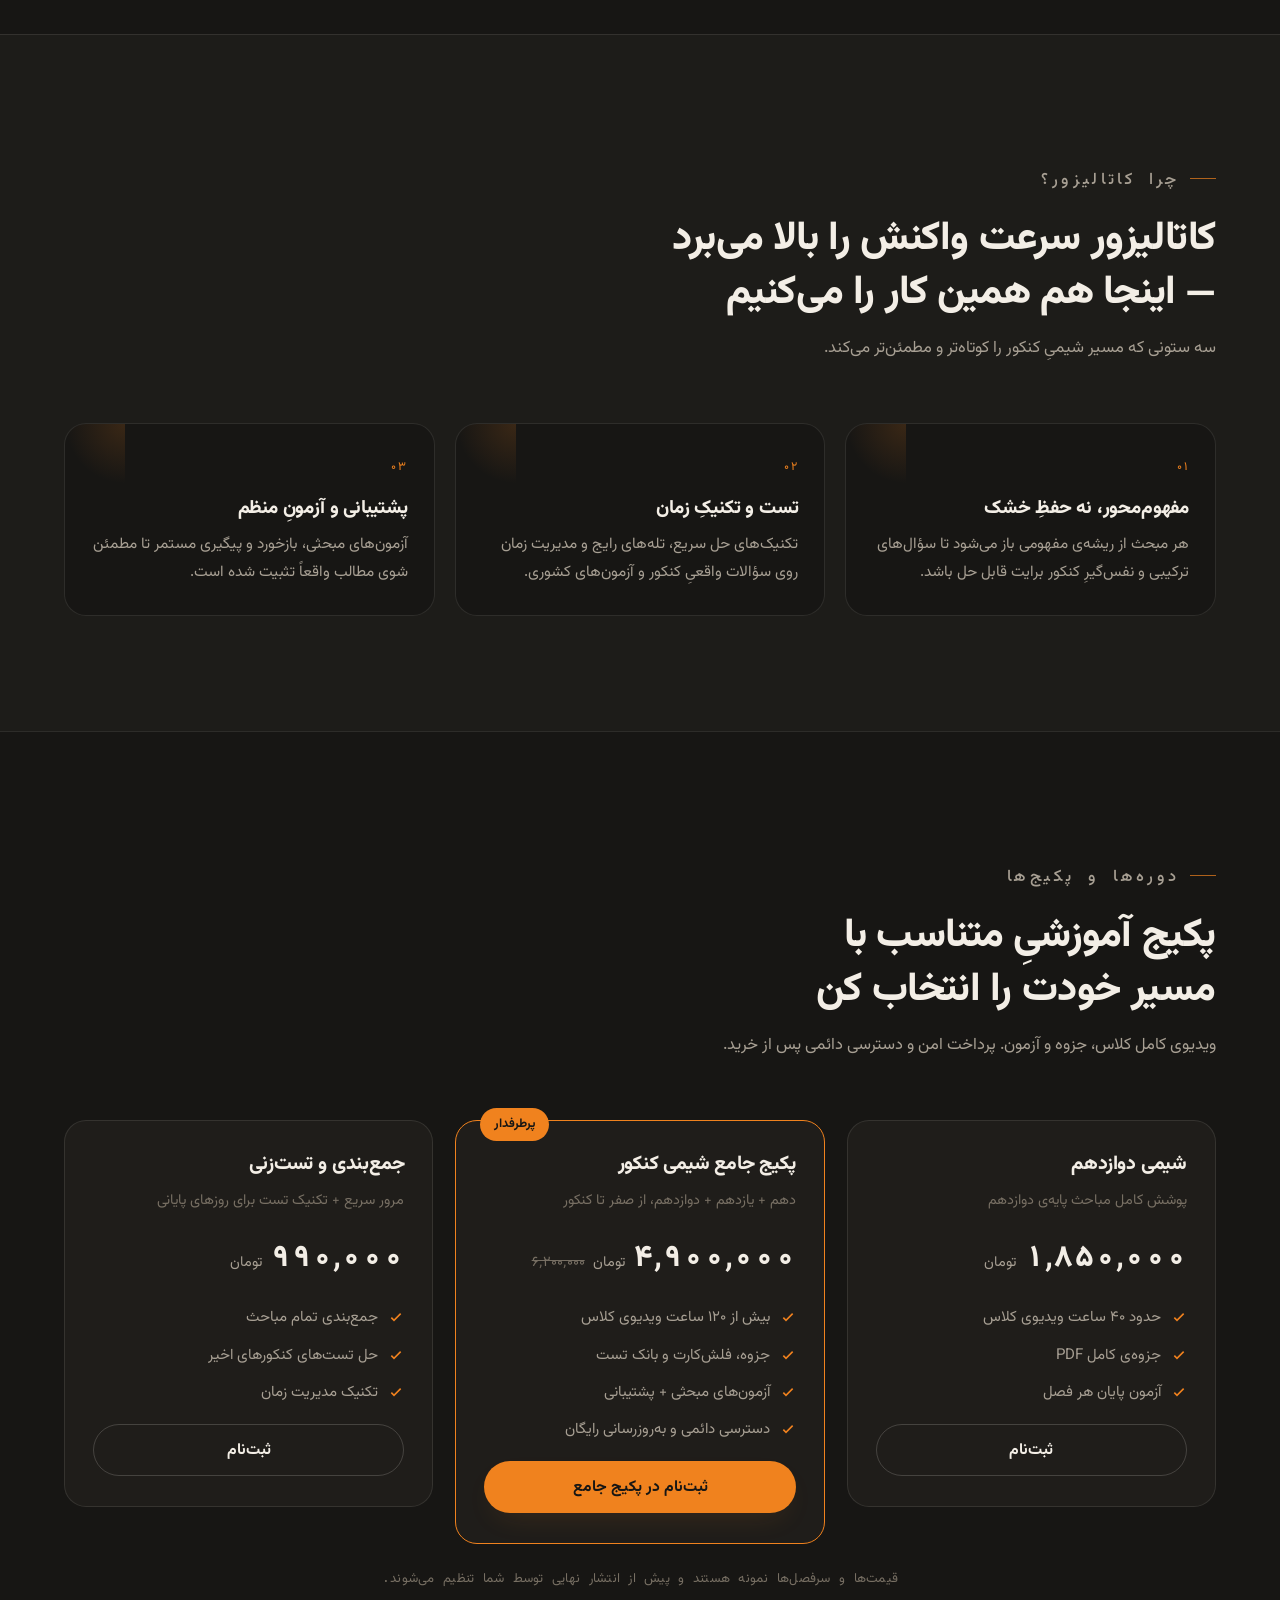
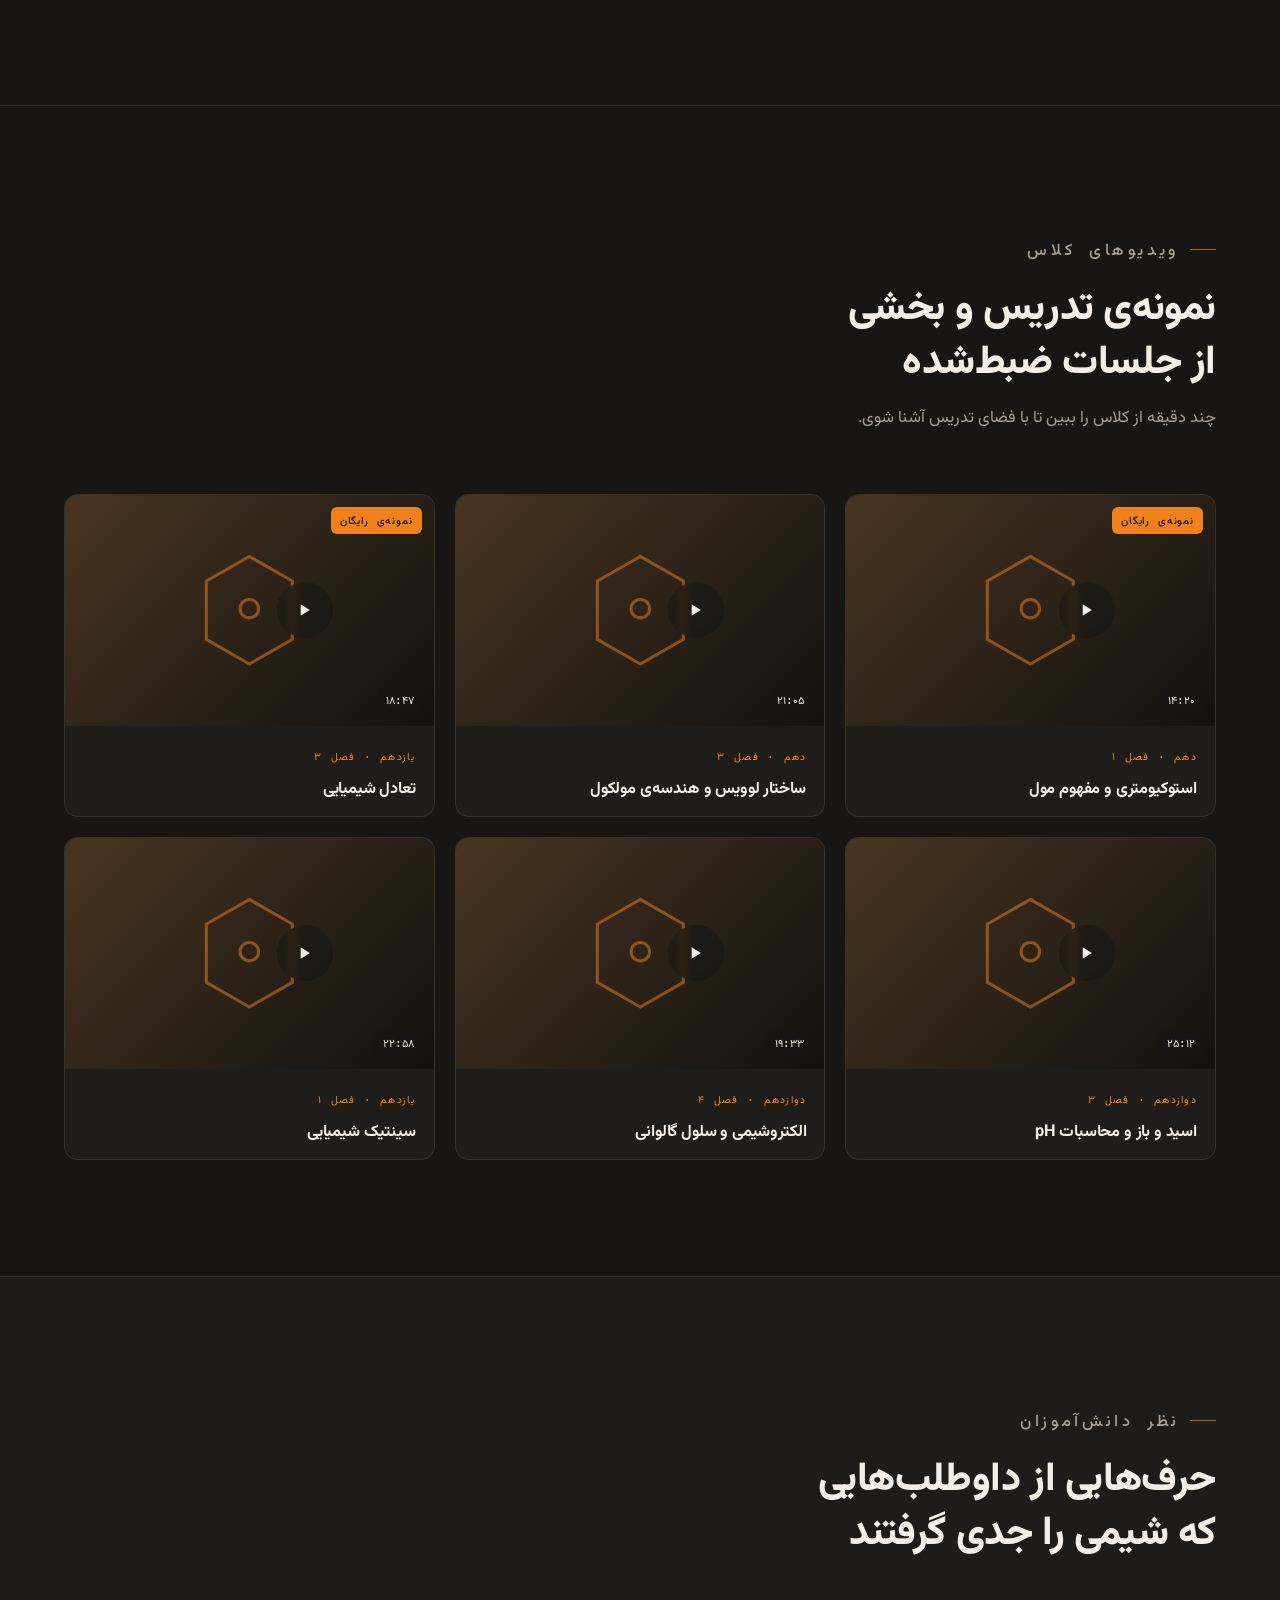
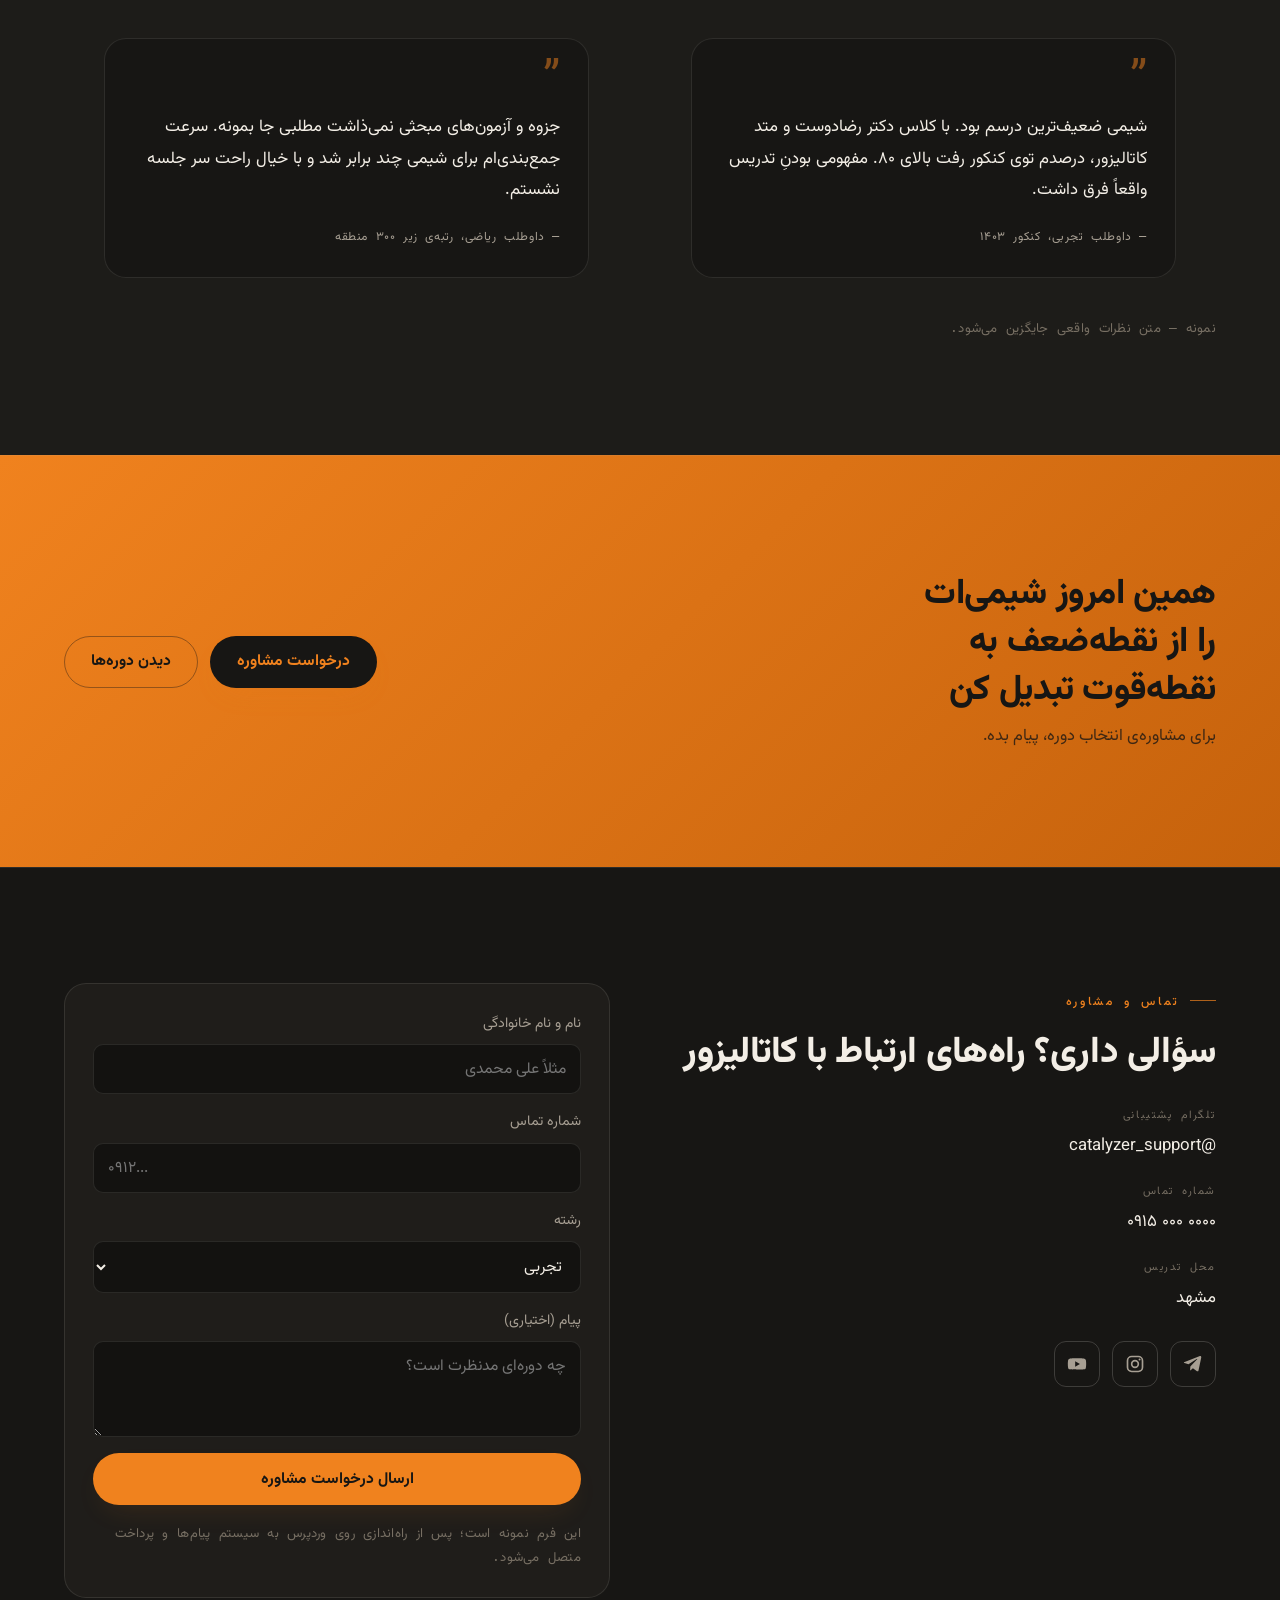
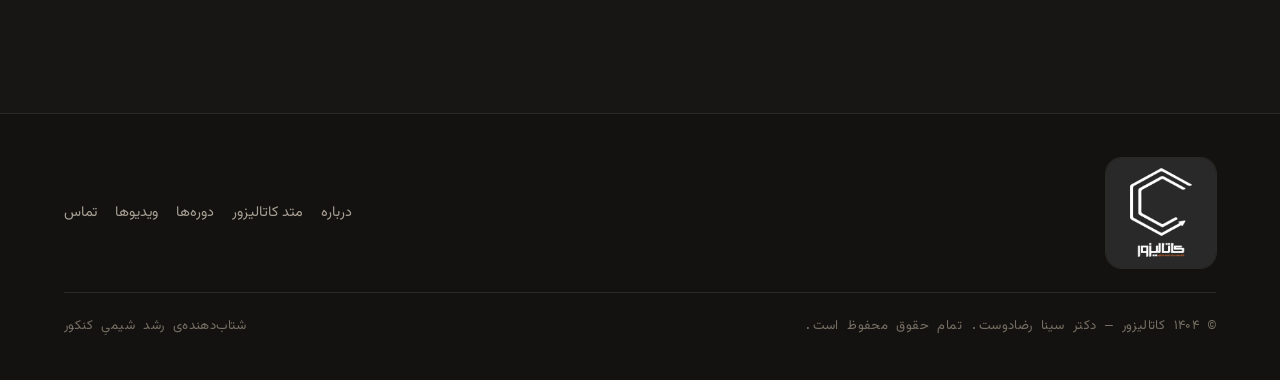
==== commit 6904babd: "Dark-only theme, wider layout, carbon-lattice background, Vercel config - Remove light theme entirel" ====
--- a/index.html
+++ b/index.html
@@ -33,49 +33,16 @@
   --shadow:    0 24px 60px -22px rgba(0,0,0,.65);
   --radius:    14px;
   --radius-lg: 22px;
-  --maxw:      1140px;
+  --maxw:      1240px;
   --font-display:'Vazirmatn','Segoe UI',Tahoma,sans-serif;
   --font-body:'Vazirmatn','Segoe UI',Tahoma,sans-serif;
   --font-mono:'IBM Plex Mono','Vazirmatn',ui-monospace,monospace;
 }
-:root[data-theme="light"]{
-  color-scheme: light;
-  --bg:        #FBFAF7;
-  --bg-2:      #FFFFFF;
-  --bg-3:      #F2EEE6;
-  --bg-inset:  #F4F1EA;
-  --line:      rgba(23,22,20,.12);
-  --line-strong: rgba(23,22,20,.22);
-  --text:      #201E1B;
-  --text-dim:  #675F55;
-  --text-mute: #938A7D;
-  --accent:    #C6620C;
-  --accent-2:  #A8500A;
-  --accent-deep:#8F430A;
-  --accent-ink:#FFFFFF;
-  --glow:      rgba(198,98,12,.12);
-  --shadow:    0 22px 50px -24px rgba(60,40,15,.30);
-}
-@media (prefers-color-scheme: light){
-  :root:not([data-theme="dark"]){
-    color-scheme: light;
-    --bg:        #FBFAF7;
-    --bg-2:      #FFFFFF;
-    --bg-3:      #F2EEE6;
-    --bg-inset:  #F4F1EA;
-    --line:      rgba(23,22,20,.12);
-    --line-strong: rgba(23,22,20,.22);
-    --text:      #201E1B;
-    --text-dim:  #675F55;
-    --text-mute: #938A7D;
-    --accent:    #C6620C;
-    --accent-2:  #A8500A;
-    --accent-deep:#8F430A;
-    --accent-ink:#FFFFFF;
-    --glow:      rgba(198,98,12,.12);
-    --shadow:    0 22px 50px -24px rgba(60,40,15,.30);
-  }
-}
+/* widen the content column on large / ultra-wide displays
+   so items don't drift far from the viewport edges */
+@media (min-width:1500px){ :root{ --maxw:1400px; } }
+@media (min-width:1800px){ :root{ --maxw:1560px; } }
+@media (min-width:2100px){ :root{ --maxw:1720px; } }
 
 /* ============================================================
    Reset & base
@@ -143,7 +110,7 @@
 .btn-block{width:100%}
 
 /* ============================================================
-   Animated atomic-bond background
+   Animated carbon-lattice background
    ============================================================ */
 .bg-net{
   position:fixed;inset:0;width:100%;height:100%;
@@ -185,13 +152,6 @@
 }
 .icon-btn:hover{border-color:var(--accent);color:var(--accent)}
 .icon-btn svg{width:18px;height:18px}
-.theme-toggle .moon{display:none}
-:root[data-theme="light"] .theme-toggle .sun{display:none}
-:root[data-theme="light"] .theme-toggle .moon{display:block}
-@media (prefers-color-scheme:light){
-  :root:not([data-theme="dark"]) .theme-toggle .sun{display:none}
-  :root:not([data-theme="dark"]) .theme-toggle .moon{display:block}
-}
 .nav-toggle{display:none}
 .nav-cta{display:inline-flex}
 .nav-panel{display:none}
@@ -502,10 +462,6 @@
       </div>
 
       <div class="nav-right">
-        <button class="icon-btn theme-toggle" id="themeToggle" type="button" aria-label="تغییر تم روشن و تیره">
-          <svg class="sun" viewBox="0 0 24 24" fill="none" stroke="currentColor" stroke-width="2" stroke-linecap="round"><circle cx="12" cy="12" r="4.2"/><path d="M12 3v2M12 19v2M3 12h2M19 12h2M5.6 5.6l1.4 1.4M17 17l1.4 1.4M18.4 5.6L17 7M7 17l-1.4 1.4"/></svg>
-          <svg class="moon" viewBox="0 0 24 24" fill="none" stroke="currentColor" stroke-width="2" stroke-linecap="round" stroke-linejoin="round"><path d="M20 14.5A8 8 0 0 1 9.5 4a8 8 0 1 0 10.5 10.5Z"/></svg>
-        </button>
         <a class="btn btn-primary nav-cta" href="#contact">مشاوره و ثبت‌نام</a>
         <button class="icon-btn nav-toggle" id="navToggle" type="button" aria-label="منو" aria-expanded="false" aria-controls="navPanel">
           <svg viewBox="0 0 24 24" fill="none" stroke="currentColor" stroke-width="2" stroke-linecap="round"><path d="M4 7h16M4 12h16M4 17h16"/></svg>
@@ -891,22 +847,6 @@
 (function(){
   "use strict";
 
-  /* --- theme toggle (per-viewer, remembered) --- */
-  var root = document.documentElement;
-  try{
-    var saved = localStorage.getItem("catalyzer-theme");
-    if(saved === "light" || saved === "dark") root.setAttribute("data-theme", saved);
-  }catch(e){}
-  document.getElementById("themeToggle").addEventListener("click", function(){
-    var cur = root.getAttribute("data-theme");
-    if(!cur){
-      cur = window.matchMedia("(prefers-color-scheme: dark)").matches ? "dark" : "light";
-    }
-    var next = cur === "dark" ? "light" : "dark";
-    root.setAttribute("data-theme", next);
-    try{ localStorage.setItem("catalyzer-theme", next); }catch(e){}
-  });
-
   /* --- mobile nav --- */
   var navToggle = document.getElementById("navToggle");
   var navPanel = document.getElementById("navPanel");
@@ -976,8 +916,10 @@
 
 <script>
 /* ============================================================
-   Atomic-bond background — atoms drift everywhere and gather
-   into a denser web around the pointer.
+   Carbon-lattice background — a drifting honeycomb of C–C bonds,
+   like a sheet of graphene. Around the pointer it tightens,
+   lights up and hints at double bonds, as if a catalyst just
+   landed on the surface.
    ============================================================ */
 (function(){
   "use strict";
@@ -987,13 +929,11 @@
 
   var rmq = window.matchMedia("(prefers-reduced-motion: reduce)");
   var W = 0, H = 0, DPR = 1, raf = 0, running = false;
-  var atoms = [], prox = [];
+  var nodes = [], bonds = [], cells = [];
   var pointer = { x: -9999, y: -9999, s: 0, ts: 0 };
   var rgb = [240, 130, 30];
 
-  var LINK_BASE = 132;   // bond reach for the always-on network
-  var LINK_NEAR = 212;   // bond reach right under the pointer
-  var INFL      = 232;   // pointer influence radius
+  var INFL = 300;   // pointer influence radius
 
   function readColor(){
     var v = getComputedStyle(document.documentElement).getPropertyValue("--accent").trim();
@@ -1010,19 +950,49 @@
     }
   }
 
+  /* build a honeycomb (graphene) lattice covering the viewport */
   function build(){
-    var count = Math.max(44, Math.min(124, Math.round(W * H / 12500)));
-    atoms = [];
-    for(var i = 0; i < count; i++){
-      atoms.push({
-        x: Math.random() * W,
-        y: Math.random() * H,
-        vx: (Math.random() - 0.5) * 0.26,
-        vy: (Math.random() - 0.5) * 0.26,
-        r: 0.9 + Math.random() * 1.7
-      });
+    nodes = []; bonds = []; cells = [];
+    var minSide = Math.min(W, H);
+    var A = Math.max(38, Math.min(64, minSide / 12));   // C–C bond length
+    var vKey = {}, bKey = {};
+
+    function vert(x, y){
+      var k = Math.round(x / 4) + "," + Math.round(y / 4);
+      if(vKey[k] === undefined){
+        vKey[k] = nodes.length;
+        nodes.push({
+          bx: x, by: y, x: x, y: y, p: 0,
+          ph: Math.random() * 6.283,
+          sp: 0.35 + Math.random() * 0.5
+        });
+      }
+      return vKey[k];
     }
-    prox = new Array(atoms.length).fill(0);
+    function bond(a, b){
+      if(a === b) return;
+      var k = a < b ? a + "|" + b : b + "|" + a;
+      if(bKey[k]) return;
+      bKey[k] = 1;
+      bonds.push([a, b]);
+    }
+
+    var dx = A * 1.5;                 // flat-top hex: horizontal centre spacing
+    var dy = A * Math.sqrt(3);        // vertical centre spacing
+    var m  = A * 2.2;                 // overscan so bonds run off every edge
+    var col = 0;
+    for(var cx = -m; cx < W + m; cx += dx, col++){
+      var yoff = (col & 1) ? dy / 2 : 0;
+      for(var cy = -m; cy < H + m; cy += dy){
+        var ring = [];
+        for(var i = 0; i < 6; i++){
+          var ang = 1.0471975 * i;   // 60°
+          ring.push(vert(cx + A * Math.cos(ang), cy + yoff + A * Math.sin(ang)));
+        }
+        cells.push(ring);
+        for(var e = 0; e < 6; e++) bond(ring[e], ring[(e + 1) % 6]);
+      }
+    }
   }
 
   function resize(){
@@ -1036,89 +1006,104 @@
     if(!running) drawStatic();
   }
 
-  function step(){
-    var i, a;
-    pointer.ts *= 0.99;                     // a resting pointer slowly relaxes
+  function step(ts){
+    var time = (ts || 0) * 0.001;
+    pointer.ts *= 0.99;                       // a resting pointer slowly relaxes
     pointer.s += (pointer.ts - pointer.s) * 0.06;
 
-    for(i = 0; i < atoms.length; i++){
-      a = atoms[i];
-      a.x += a.vx; a.y += a.vy;
-
-      if(pointer.s > 0.01){
-        var dx = pointer.x - a.x, dy = pointer.y - a.y;
-        var d = Math.sqrt(dx * dx + dy * dy) || 0.001;
+    var active = pointer.s > 0.01;
+    for(var i = 0; i < nodes.length; i++){
+      var n = nodes[i];
+      // slow thermal drift around the lattice site
+      var ox = Math.cos(time * n.sp + n.ph) * 2.3;
+      var oy = Math.sin(time * n.sp * 0.9 + n.ph * 1.3) * 2.3;
+
+      var pr = 0, px = 0, py = 0;
+      if(active){
+        var ddx = n.bx - pointer.x, ddy = n.by - pointer.y;
+        var d = Math.sqrt(ddx * ddx + ddy * ddy) || 0.001;
         if(d < INFL){
-          var f = (1 - d / INFL) * pointer.s;
-          a.vx += (dx / d) * f * 0.055;      // pull toward the pointer
-          a.vy += (dy / d) * f * 0.055;
-          if(d < 62){                        // keep a small clearing right at the tip
-            var push = (1 - d / 62) * 0.16;
-            a.vx -= (dx / d) * push;
-            a.vy -= (dy / d) * push;
-          }
+          var f = 1 - d / INFL;
+          pr = f * f * pointer.s;
+          var lift = Math.sin(f * 1.5708) * 9 * pointer.s;   // gentle outward swell
+          px = (ddx / d) * lift;
+          py = (ddy / d) * lift;
         }
       }
-
-      a.vx += (Math.random() - 0.5) * 0.012; // gentle wander
-      a.vy += (Math.random() - 0.5) * 0.012;
-      a.vx *= 0.985; a.vy *= 0.985;
-      var sp = Math.sqrt(a.vx * a.vx + a.vy * a.vy);
-      if(sp > 0.9){ a.vx = a.vx / sp * 0.9; a.vy = a.vy / sp * 0.9; }
-
-      if(a.x < -24){ a.x = -24; a.vx = Math.abs(a.vx); }
-      else if(a.x > W + 24){ a.x = W + 24; a.vx = -Math.abs(a.vx); }
-      if(a.y < -24){ a.y = -24; a.vy = Math.abs(a.vy); }
-      else if(a.y > H + 24){ a.y = H + 24; a.vy = -Math.abs(a.vy); }
-
-      if(pointer.s > 0.01){
-        var pdx = pointer.x - a.x, pdy = pointer.y - a.y;
-        var pd = Math.sqrt(pdx * pdx + pdy * pdy);
-        prox[i] = pd < INFL ? (1 - pd / INFL) * pointer.s : 0;
-      } else {
-        prox[i] = 0;
+      n.x = n.bx + ox + px;
+      n.y = n.by + oy + py;
+      n.p += (pr - n.p) * 0.12;               // smoothed proximity glow
+    }
+  }
+
+  function render(){
+    ctx.clearRect(0, 0, W, H);
+    var r = rgb[0], g = rgb[1], b = rgb[2], i, q;
+
+    // aromatic rings bloom faintly where the pointer sits
+    if(pointer.s > 0.01){
+      for(i = 0; i < cells.length; i++){
+        var ring = cells[i], acc = 0;
+        for(q = 0; q < 6; q++) acc += nodes[ring[q]].p;
+        acc /= 6;
+        if(acc > 0.03){
+          ctx.beginPath();
+          ctx.moveTo(nodes[ring[0]].x, nodes[ring[0]].y);
+          for(q = 1; q < 6; q++) ctx.lineTo(nodes[ring[q]].x, nodes[ring[q]].y);
+          ctx.closePath();
+          ctx.fillStyle = "rgba(" + r + "," + g + "," + b + "," + (acc * 0.10).toFixed(3) + ")";
+          ctx.fill();
+        }
       }
     }
-  }
-
-  function render(){
-    ctx.clearRect(0, 0, W, H);
-    var i, j;
-    for(i = 0; i < atoms.length; i++){
-      var a = atoms[i], pa = prox[i];
-      for(j = i + 1; j < atoms.length; j++){
-        var b = atoms[j];
-        var dx = a.x - b.x, dy = a.y - b.y;
-        var dist = Math.sqrt(dx * dx + dy * dy);
-        var near = pa > prox[j] ? pa : prox[j];
-        var maxD = LINK_BASE + (LINK_NEAR - LINK_BASE) * near;
-        if(dist < maxD){
-          var t = 1 - dist / maxD;
-          var alpha = (0.15 + 0.42 * near) * t;
-          ctx.strokeStyle = "rgba(" + rgb[0] + "," + rgb[1] + "," + rgb[2] + "," + alpha.toFixed(3) + ")";
-          ctx.lineWidth = 0.7 + near * 0.8;
-          ctx.beginPath();
-          ctx.moveTo(a.x, a.y);
-          ctx.lineTo(b.x, b.y);
-          ctx.stroke();
-        }
+
+    // C–C bonds
+    ctx.lineCap = "round";
+    for(i = 0; i < bonds.length; i++){
+      var a = nodes[bonds[i][0]], c = nodes[bonds[i][1]];
+      var near = a.p > c.p ? a.p : c.p;
+      ctx.strokeStyle = "rgba(" + r + "," + g + "," + b + "," + (0.05 + 0.5 * near).toFixed(3) + ")";
+      ctx.lineWidth = 0.6 + near * 1.4;
+      ctx.beginPath();
+      ctx.moveTo(a.x, a.y);
+      ctx.lineTo(c.x, c.y);
+      ctx.stroke();
+
+      // a parallel line appears under the pointer — a hint of a double bond
+      if(near > 0.28){
+        var ex = c.x - a.x, ey = c.y - a.y;
+        var pl = Math.sqrt(ex * ex + ey * ey) || 1;
+        var nx = -ey / pl * 3.1, ny = ex / pl * 3.1;
+        ctx.strokeStyle = "rgba(" + r + "," + g + "," + b + "," + ((near - 0.28) * 0.55).toFixed(3) + ")";
+        ctx.lineWidth = 0.8;
+        ctx.beginPath();
+        ctx.moveTo(a.x + nx + ex * 0.2, a.y + ny + ey * 0.2);
+        ctx.lineTo(c.x + nx - ex * 0.2, c.y + ny - ey * 0.2);
+        ctx.stroke();
       }
-      var g = 0.32 + 0.55 * pa;
-      ctx.fillStyle = "rgba(" + rgb[0] + "," + rgb[1] + "," + rgb[2] + "," + g.toFixed(3) + ")";
+    }
+
+    // carbon atoms
+    for(i = 0; i < nodes.length; i++){
+      var nn = nodes[i];
+      ctx.fillStyle = "rgba(" + r + "," + g + "," + b + "," + (0.13 + nn.p * 0.7).toFixed(3) + ")";
       ctx.beginPath();
-      ctx.arc(a.x, a.y, a.r + pa * 1.7, 0, 6.2831853);
+      ctx.arc(nn.x, nn.y, 1.1 + nn.p * 2.6, 0, 6.2831853);
       ctx.fill();
     }
   }
 
-  function loop(){
-    step();
+  function loop(ts){
+    step(ts);
     render();
     raf = requestAnimationFrame(loop);
   }
 
   function drawStatic(){
-    for(var i = 0; i < atoms.length; i++) prox[i] = 0;
+    for(var i = 0; i < nodes.length; i++){
+      var n = nodes[i];
+      n.p = 0; n.x = n.bx; n.y = n.by;
+    }
     pointer.s = 0;
     render();
   }
@@ -1159,12 +1144,6 @@
     rt = setTimeout(resize, 200);
   });
 
-  var onScheme = function(){ readColor(); if(!running) drawStatic(); };
-  var smq = window.matchMedia("(prefers-color-scheme: dark)");
-  (smq.addEventListener ? smq.addEventListener.bind(smq, "change") : smq.addListener.bind(smq))(onScheme);
-  new MutationObserver(onScheme).observe(document.documentElement, {
-    attributes: true, attributeFilter: ["data-theme"]
-  });
   (rmq.addEventListener ? rmq.addEventListener.bind(rmq, "change") : rmq.addListener.bind(rmq))(function(){
     if(rmq.matches){ stop(); drawStatic(); } else { start(); }
   });
